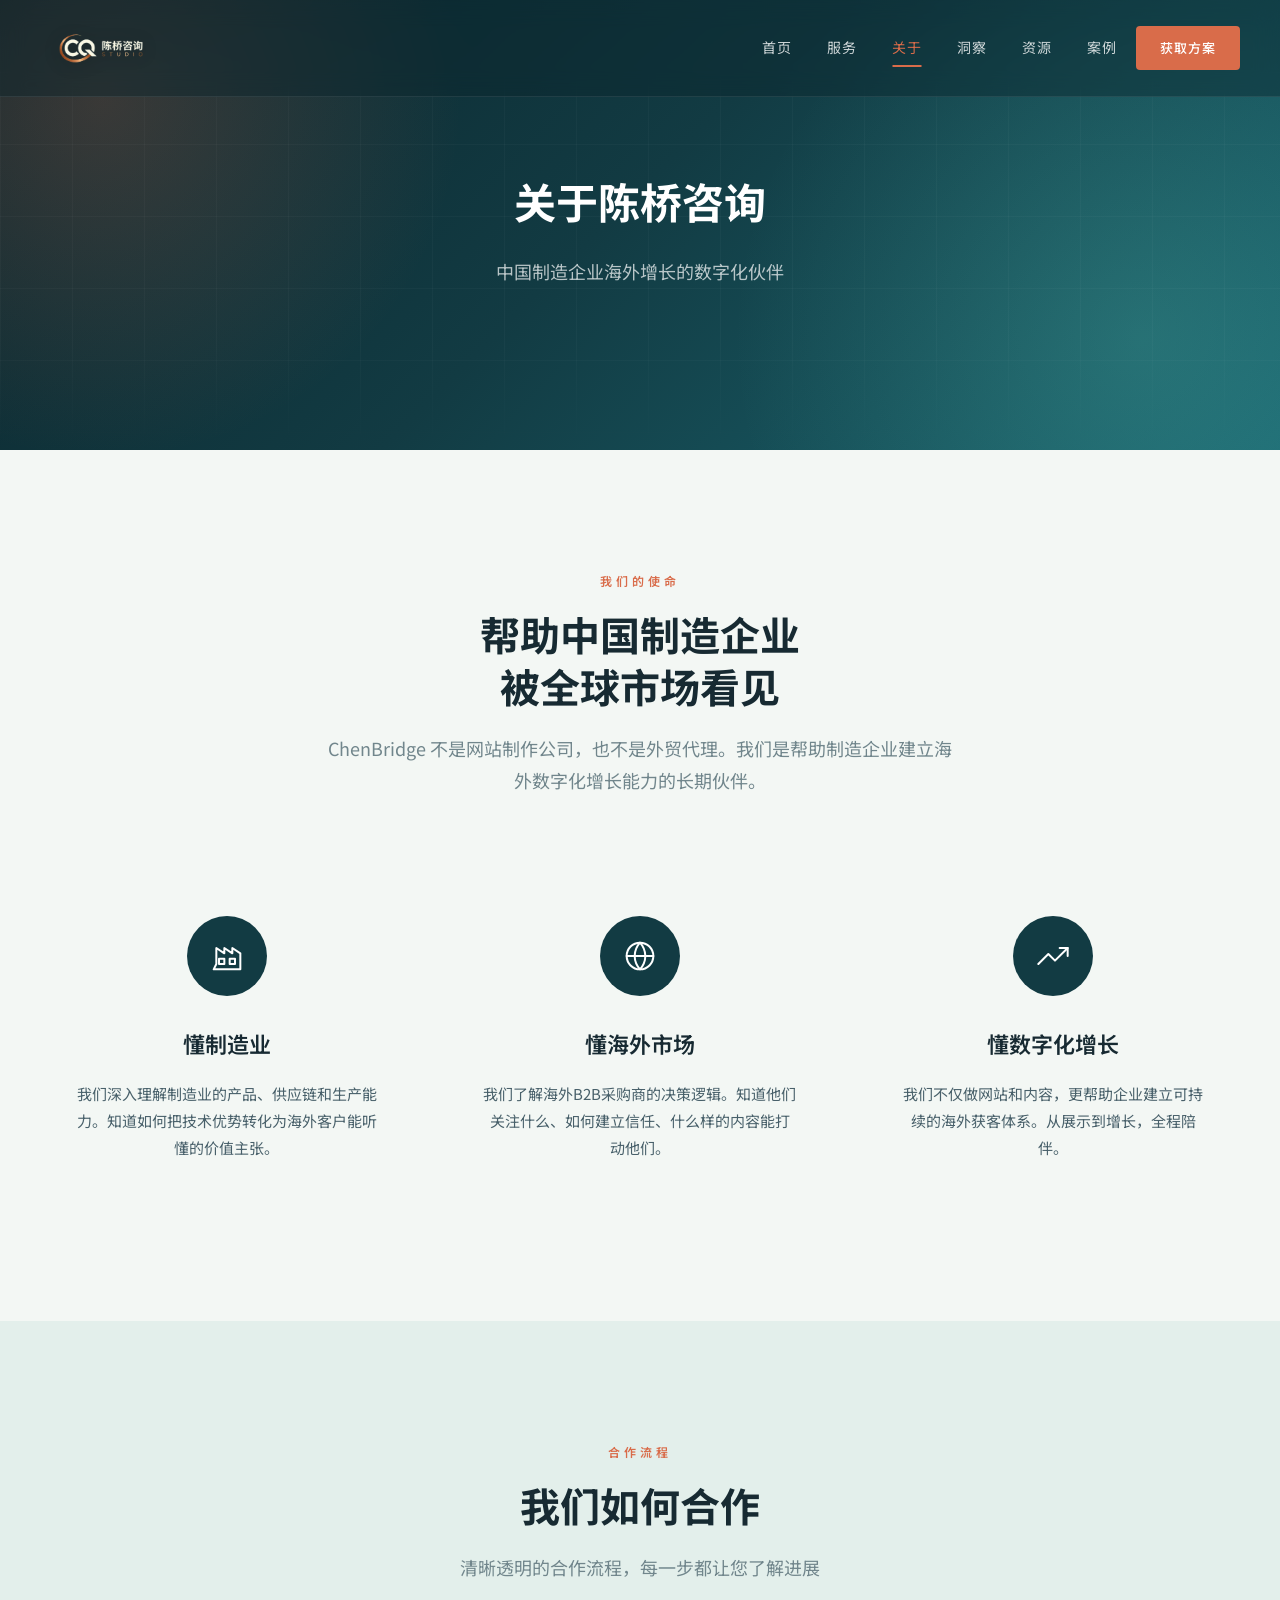
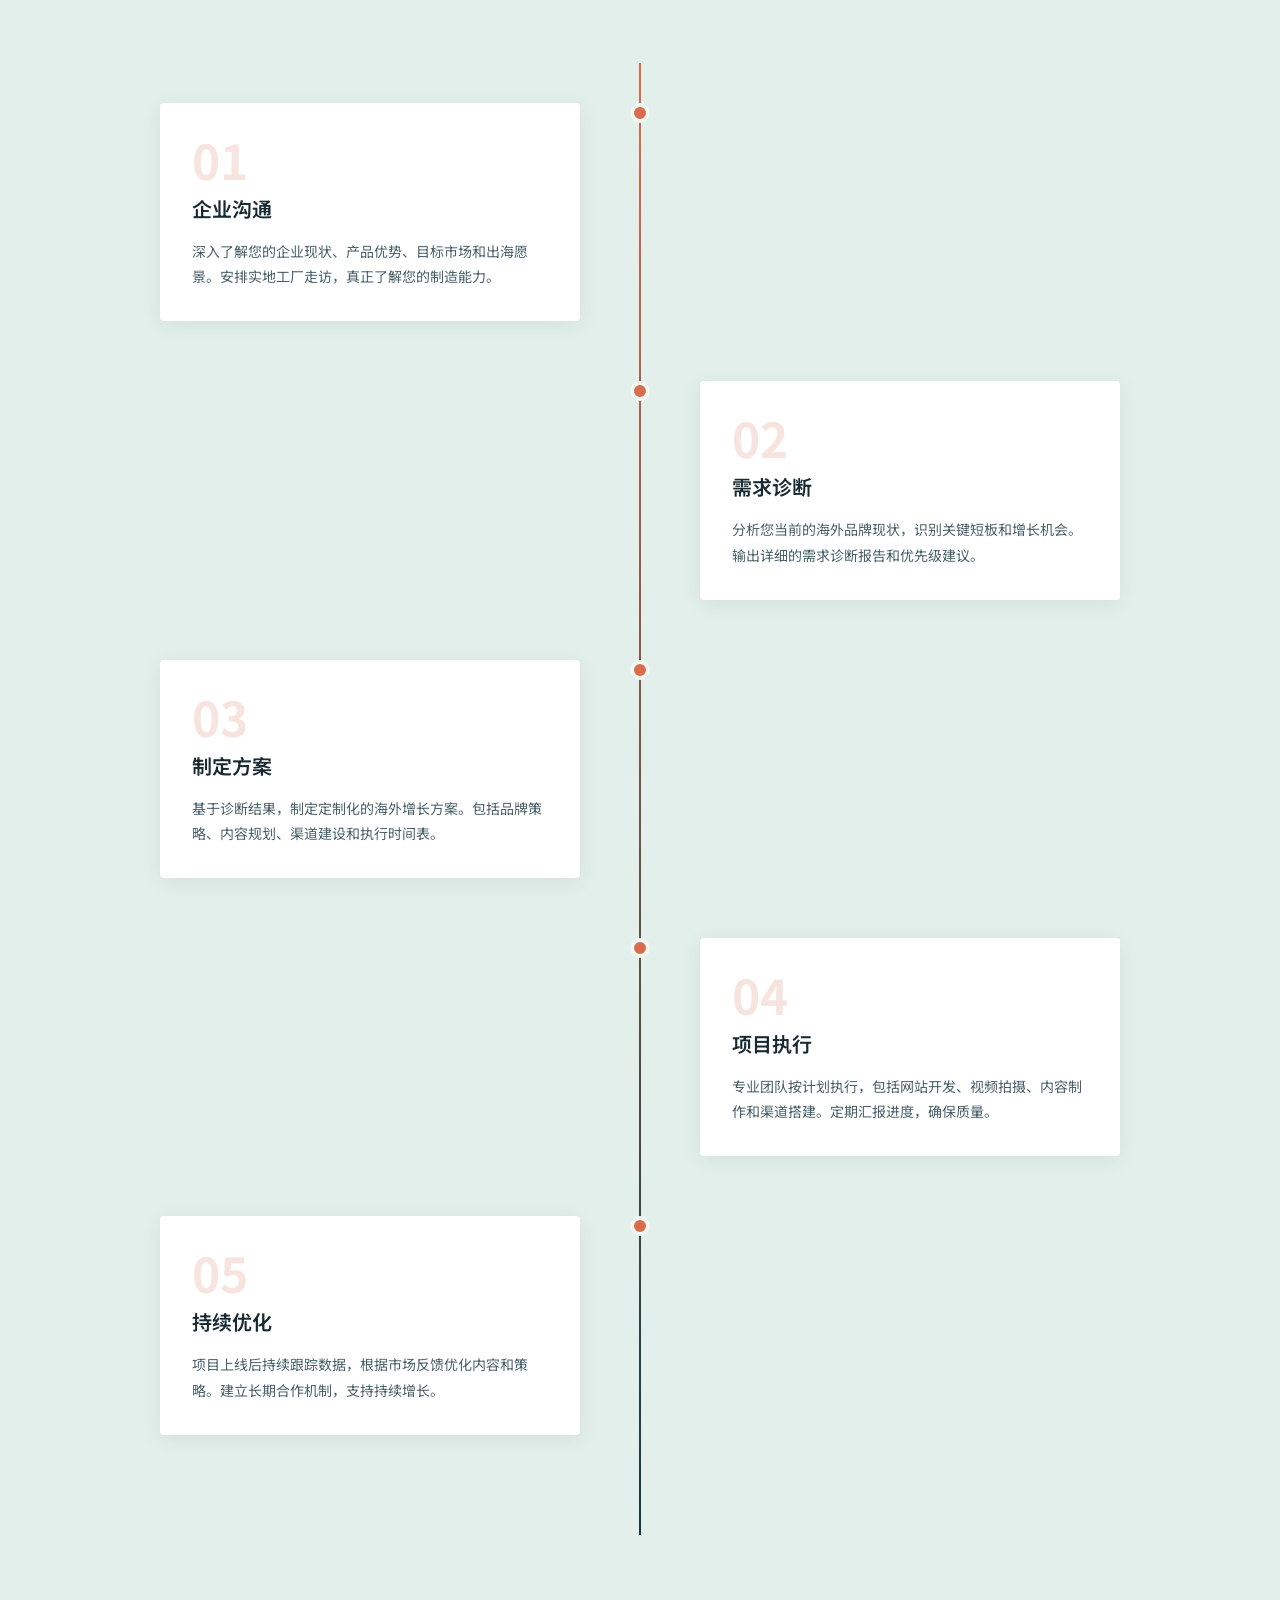
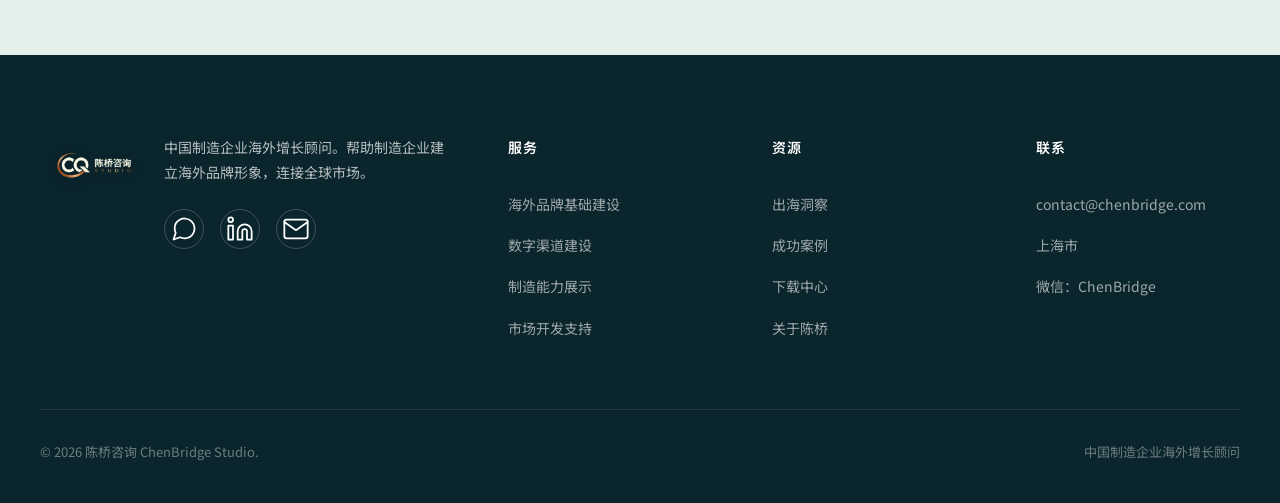
==== about.html @ d0eea497 "优化站点视觉与首页全球连接动效" ====
<!DOCTYPE html>
<html lang="zh-CN">
<head>
<meta charset="UTF-8">
<meta name="viewport" content="width=device-width, initial-scale=1.0">
<title>关于 — 陈桥咨询 ChenBridge Studio</title>
<meta name="description" content="了解陈桥咨询——专注于帮助中国制造企业建立海外品牌形象、拓展全球市场的数字化增长伙伴。">
<link rel="canonical" href="https://chenbridge.com/">
<link rel="icon" type="image/png" href="favicon.png">
<link rel="preconnect" href="https://fonts.googleapis.com">
<link rel="preconnect" href="https://fonts.gstatic.com" crossorigin>
<link href="https://fonts.googleapis.com/css2?family=Noto+Sans+SC:wght@300;400;500;600;700&display=swap" rel="stylesheet">
<link rel="stylesheet" href="css/style.css">
</head>
<body>
<header class="header" id="header">
  <div class="header-inner">
    <a href="index.html" class="logo">
      <img src="images/logo-chenbridge.webp" alt="陈桥咨询">
    </a>
    <nav class="nav" id="main-nav">
      <a href="index.html">首页</a>
      <a href="services.html">服务</a>
      <a href="about.html" class="active">关于</a>
      <a href="insights.html">洞察</a>
      <a href="resources.html">资源</a>
      <a href="cases.html">案例</a>
    </nav>
    <a href="contact.html" class="btn-primary btn-small" style="margin-left:20px;">获取方案</a>
    <button class="mobile-toggle" id="mobile-toggle" aria-label="菜单">
      <span></span><span></span><span></span>
    </button>
  </div>
</header>
<section class="page-hero">
  <div class="page-hero-content">
    <h1>关于陈桥咨询</h1>
    <p>中国制造企业海外增长的数字化伙伴</p>
  </div>
</section>

<section class="section">
  <div class="section-header reveal">
    <div class="section-label">我们的使命</div>
    <h2 class="section-title">帮助中国制造企业<br>被全球市场看见</h2>
    <p class="section-subtitle">ChenBridge 不是网站制作公司，也不是外贸代理。我们是帮助制造企业建立海外数字化增长能力的长期伙伴。</p>
  </div>
  <div class="why-grid">
    <div class="why-card reveal reveal-delay-1">
      <div class="why-icon"><svg viewBox="0 0 24 24" width="28" height="28" stroke="currentColor" stroke-width="1.5" fill="none" stroke-linecap="round" stroke-linejoin="round"><path d="M2 22h20V10l-6-4v4l-6-4v4l-6-4v12z"/><rect x="6" y="14" width="4" height="4"/><rect x="14" y="14" width="4" height="4"/></svg></div>
      <h3>懂制造业</h3>
      <p>我们深入理解制造业的产品、供应链和生产能力。知道如何把技术优势转化为海外客户能听懂的价值主张。</p>
    </div>
    <div class="why-card reveal reveal-delay-2">
      <div class="why-icon"><svg viewBox="0 0 24 24" width="28" height="28" stroke="currentColor" stroke-width="1.5" fill="none" stroke-linecap="round" stroke-linejoin="round"><circle cx="12" cy="12" r="10"/><path d="M2 12h20M12 2a15.3 15.3 0 0 1 4 10 15.3 15.3 0 0 1-4 10 15.3 15.3 0 0 1-4-10 15.3 15.3 0 0 1 4-10z"/></svg></div>
      <h3>懂海外市场</h3>
      <p>我们了解海外B2B采购商的决策逻辑。知道他们关注什么、如何建立信任、什么样的内容能打动他们。</p>
    </div>
    <div class="why-card reveal reveal-delay-3">
      <div class="why-icon"><svg viewBox="0 0 24 24" width="28" height="28" stroke="currentColor" stroke-width="1.5" fill="none" stroke-linecap="round" stroke-linejoin="round"><polyline points="23 6 13.5 15.5 8.5 10.5 1 18"/><polyline points="17 6 23 6 23 12"/></svg></div>
      <h3>懂数字化增长</h3>
      <p>我们不仅做网站和内容，更帮助企业建立可持续的海外获客体系。从展示到增长，全程陪伴。</p>
    </div>
  </div>
</section>

<section class="section process-section">
  <div class="section-header reveal">
    <div class="section-label">合作流程</div>
    <h2 class="section-title">我们如何合作</h2>
    <p class="section-subtitle">清晰透明的合作流程，每一步都让您了解进展</p>
  </div>
  <div class="timeline">
    <div class="timeline-item reveal">
      <div class="timeline-dot"></div>
      <div class="timeline-content">
        <div class="step-num">01</div>
        <h4>企业沟通</h4>
        <p>深入了解您的企业现状、产品优势、目标市场和出海愿景。安排实地工厂走访，真正了解您的制造能力。</p>
      </div>
    </div>
    <div class="timeline-item reveal">
      <div class="timeline-dot"></div>
      <div class="timeline-content">
        <div class="step-num">02</div>
        <h4>需求诊断</h4>
        <p>分析您当前的海外品牌现状，识别关键短板和增长机会。输出详细的需求诊断报告和优先级建议。</p>
      </div>
    </div>
    <div class="timeline-item reveal">
      <div class="timeline-dot"></div>
      <div class="timeline-content">
        <div class="step-num">03</div>
        <h4>制定方案</h4>
        <p>基于诊断结果，制定定制化的海外增长方案。包括品牌策略、内容规划、渠道建设和执行时间表。</p>
      </div>
    </div>
    <div class="timeline-item reveal">
      <div class="timeline-dot"></div>
      <div class="timeline-content">
        <div class="step-num">04</div>
        <h4>项目执行</h4>
        <p>专业团队按计划执行，包括网站开发、视频拍摄、内容制作和渠道搭建。定期汇报进度，确保质量。</p>
      </div>
    </div>
    <div class="timeline-item reveal">
      <div class="timeline-dot"></div>
      <div class="timeline-content">
        <div class="step-num">05</div>
        <h4>持续优化</h4>
        <p>项目上线后持续跟踪数据，根据市场反馈优化内容和策略。建立长期合作机制，支持持续增长。</p>
      </div>
    </div>
  </div>
</section>

<footer class="footer">
  <div class="footer-inner">
    <div class="footer-brand">
      <img src="images/logo-chenbridge.webp" alt="陈桥咨询">
      <div class="footer-brand-desc">
        <p>中国制造企业海外增长顾问。帮助制造企业建立海外品牌形象，连接全球市场。</p>
        <div class="footer-social">
          <a href="#" aria-label="微信"><svg viewBox="0 0 24 24" width="28" height="28" stroke="currentColor" stroke-width="1.5" fill="none" stroke-linecap="round" stroke-linejoin="round"><path d="M21 11.5a8.38 8.38 0 0 1-.9 3.8 8.5 8.5 0 0 1-7.6 4.7 8.38 8.38 0 0 1-3.8-.9L3 21l1.9-5.7a8.38 8.38 0 0 1-.9-3.8 8.5 8.5 0 0 1 4.7-7.6 8.38 8.38 0 0 1 3.8-.9h.5a8.48 8.48 0 0 1 8 8v.5z"/></svg></a>
          <a href="#" aria-label="LinkedIn"><svg viewBox="0 0 24 24" width="28" height="28" stroke="currentColor" stroke-width="1.5" fill="none" stroke-linecap="round" stroke-linejoin="round"><path d="M16 8a6 6 0 0 1 6 6v7h-4v-7a2 2 0 0 0-2-2 2 2 0 0 0-2 2v7h-4v-7a6 6 0 0 1 6-6z"/><rect x="2" y="9" width="4" height="12"/><circle cx="4" cy="4" r="2"/></svg></a>
          <a href="#" aria-label="邮箱"><svg viewBox="0 0 24 24" width="28" height="28" stroke="currentColor" stroke-width="1.5" fill="none" stroke-linecap="round" stroke-linejoin="round"><path d="M4 4h16c1.1 0 2 .9 2 2v12c0 1.1-.9 2-2 2H4c-1.1 0-2-.9-2-2V6c0-1.1.9-2 2-2z"/><polyline points="22,6 12,13 2,6"/></svg></a>
        </div>
      </div>
    </div>
    <div class="footer-col">
      <h4>服务</h4>
      <a href="services.html">海外品牌基础建设</a>
      <a href="services.html">数字渠道建设</a>
      <a href="services.html">制造能力展示</a>
      <a href="services.html">市场开发支持</a>
    </div>
    <div class="footer-col">
      <h4>资源</h4>
      <a href="insights.html">出海洞察</a>
      <a href="cases.html">成功案例</a>
      <a href="resources.html">下载中心</a>
      <a href="about.html">关于陈桥</a>
    </div>
    <div class="footer-col">
      <h4>联系</h4>
      <a href="mailto:contact@chenbridge.com">contact@chenbridge.com</a>
      <a href="contact.html">上海市</a>
      <a href="contact.html">微信：ChenBridge</a>
    </div>
  </div>
  <div class="footer-bottom">
    <span>&copy; 2026 陈桥咨询 ChenBridge Studio.</span>
    <span>中国制造企业海外增长顾问</span>
  </div>
</footer>
<script src="js/main.js"></script>
</body>
</html>
---- css/style.css ----
/* ===== ChenBridge Studio ===== */
:root{
  --primary:#123B43;
  --primary-light:#1A6670;
  --primary-dark:#0B252C;
  --accent:#D96C4A;
  --accent-light:#E58A68;
  --teal:#1B8A83;
  --bg:#F3F7F4;
  --bg-dark:#E3EFEB;
  --text:#172A32;
  --text-light:#48606A;
  --text-muted:#71868C;
  --white:#FFFFFF;
  --shadow:0 4px 20px rgba(18,59,67,0.08);
  --shadow-lg:0 8px 40px rgba(18,59,67,0.15);
  --radius:4px;
}
*{margin:0;padding:0;box-sizing:border-box;}
html{scroll-behavior:smooth;font-size:16px;}
body{font-family:'Noto Sans SC','PingFang SC','Microsoft YaHei',sans-serif;color:var(--text);background:var(--bg);line-height:1.8;overflow-x:hidden;}

/* ===== SPLASH SCREEN - 高级灰白色 ===== */
.splash-screen{position:fixed;inset:0;z-index:99999;background:linear-gradient(160deg,#F3F7F4 0%,#E3EFEB 55%,#CFE3DE 100%);display:flex;flex-direction:column;align-items:center;justify-content:center;}
.splash-screen.hide{opacity:0;visibility:hidden;pointer-events:none;transition:opacity 0.8s ease,visibility 0.8s ease;}
.splash-logo{width:280px;max-width:65vw;margin-bottom:50px;opacity:0;animation:splashLogoIn 1.2s ease forwards;}
.splash-logo img{width:100%;height:auto;display:block;}
.splash-text{font-size:22px;color:var(--primary);letter-spacing:4px;font-weight:300;opacity:0;animation:splashTextIn 0.8s ease 1.5s forwards;text-align:center;padding:0 20px;}
.splash-line{width:0;height:2px;background:var(--accent);margin-top:24px;animation:splashLineGrow 0.8s ease 2s forwards;}
@keyframes splashLogoIn{0%{opacity:0;transform:scale(0.9);}100%{opacity:1;transform:scale(1);}}
@keyframes splashTextIn{to{opacity:1;}}
@keyframes splashLineGrow{to{width:80px;}}

/* ===== HEADER - 菜单右对齐 ===== */
.header{position:fixed;top:0;left:0;width:100%;z-index:1000;padding:14px 0;background:rgba(11,37,44,0.42);backdrop-filter:blur(12px);-webkit-backdrop-filter:blur(12px);border-bottom:1px solid rgba(255,255,255,0.08);transition:all 0.4s ease;}
.header.scrolled{background:rgba(11,37,44,0.94);padding:10px 0;box-shadow:0 4px 30px rgba(11,37,44,0.2);}
.header-inner{max-width:1280px;margin:0 auto;padding:0 40px;display:flex;justify-content:space-between;align-items:center;}
.logo{display:flex;align-items:center;text-decoration:none;flex-shrink:0;}
.logo img{height:68px;width:auto;display:block;transition:all 0.3s ease;filter:drop-shadow(0 2px 8px rgba(0,0,0,0.24));}
.header.scrolled .logo img{height:60px;}
.nav{display:flex;align-items:center;gap:36px;margin-left:auto;}
.nav a{color:rgba(255,255,255,0.8);text-decoration:none;font-size:14px;font-weight:400;transition:all 0.3s;position:relative;letter-spacing:0.5px;}
.nav a::after{content:'';position:absolute;bottom:-6px;left:50%;transform:translateX(-50%);width:0;height:2px;background:var(--accent);transition:width 0.3s;}
.nav a:hover{color:var(--white);}
.nav a:hover::after{width:100%;}
.nav a.active{color:var(--accent);}
.nav a.active::after{width:100%;}
.btn-primary{background:var(--accent);color:var(--white);padding:12px 28px;border-radius:var(--radius);text-decoration:none;font-size:14px;font-weight:500;letter-spacing:1px;transition:all 0.3s;border:none;cursor:pointer;display:inline-block;flex-shrink:0;}
.btn-primary:hover{background:var(--accent-light);transform:translateY(-2px);box-shadow:0 8px 25px rgba(217,108,74,0.3);}
.btn-outline{border:1px solid rgba(255,255,255,0.35);color:var(--white);padding:12px 28px;border-radius:var(--radius);text-decoration:none;font-size:14px;font-weight:500;transition:all 0.3s;display:inline-block;}
.btn-outline:hover{border-color:var(--accent);background:rgba(217,108,74,0.12);}
.btn-small{padding:10px 24px;font-size:13px;}
.mobile-toggle{display:none;flex-direction:column;gap:5px;background:none;border:none;cursor:pointer;}
.mobile-toggle span{width:24px;height:2px;background:var(--white);transition:all 0.3s;}

/* ===== HERO ===== */
.hero{position:relative;height:100vh;min-height:700px;overflow:hidden;background:linear-gradient(135deg,#0B252C 0%,#123B43 48%,#1A6670 100%);}
#hero-canvas{position:absolute;inset:0;width:100%;height:100%;z-index:1;display:block;}
.hero-content{position:relative;z-index:3;height:100%;display:flex;align-items:center;max-width:1280px;margin:0 auto;padding:0 40px;}
.hero-inner{max-width:720px;}
.hero-label{font-size:12px;color:var(--accent);letter-spacing:4px;text-transform:uppercase;font-weight:600;margin-bottom:24px;display:block;}
.hero-inner h1{font-size:52px;font-weight:700;color:var(--white);line-height:1.2;margin-bottom:24px;letter-spacing:-0.5px;}
.hero-inner h1 .accent{color:var(--accent);}
.hero-inner p{font-size:18px;color:rgba(255,255,255,0.75);margin-bottom:40px;line-height:1.8;max-width:520px;}
.hero-buttons{display:flex;gap:20px;flex-wrap:wrap;}

/* Hero Carousel */
.hero-carousel{position:relative;min-height:220px;margin-bottom:40px;}
.carousel-slide{position:absolute;top:0;left:0;width:100%;opacity:0;transform:translateY(20px);transition:all 0.8s ease;pointer-events:none;}
.carousel-slide.active{opacity:1;transform:translateY(0);pointer-events:auto;position:relative;}
.carousel-slide h2{font-size:42px;font-weight:700;color:var(--white);line-height:1.2;margin-bottom:16px;}
.carousel-slide p{font-size:18px;color:rgba(255,255,255,0.75);line-height:1.8;max-width:560px;}
.carousel-dots{display:flex;gap:10px;margin-top:32px;}
.carousel-dot{width:8px;height:8px;border-radius:50%;background:rgba(255,255,255,0.25);cursor:pointer;transition:all 0.4s ease;}
.carousel-dot.active{width:32px;border-radius:4px;background:var(--accent);}

.hero-stats{position:absolute;bottom:40px;right:40px;display:flex;gap:50px;z-index:3;}
.stat-item h3{font-size:36px;color:var(--accent);font-weight:700;margin-bottom:4px;line-height:1;}
.stat-item p{color:rgba(255,255,255,0.6);font-size:14px;}

/* ===== PAGE HERO ===== */
.page-hero{position:relative;height:50vh;min-height:400px;background:linear-gradient(135deg,#0B252C 0%,#123B43 48%,#1A6670 100%);display:flex;align-items:center;justify-content:center;text-align:center;overflow:hidden;isolation:isolate;}
.page-hero::before{content:'';position:absolute;inset:-20%;z-index:-1;background:radial-gradient(circle at 20% 30%,rgba(217,108,74,0.22),transparent 24%),radial-gradient(circle at 78% 68%,rgba(108,218,195,0.18),transparent 28%);}
.page-hero::after{content:'';position:absolute;inset:0;z-index:-1;opacity:0.22;background-image:linear-gradient(rgba(255,255,255,0.13) 1px,transparent 1px),linear-gradient(90deg,rgba(255,255,255,0.13) 1px,transparent 1px);background-size:72px 72px;mask-image:linear-gradient(to bottom,transparent,black 25%,black 75%,transparent);}
.page-hero-content{position:relative;z-index:3;max-width:800px;padding:0 40px;}
.page-hero h1{color:var(--white);font-size:42px;margin-bottom:16px;font-weight:700;}
.page-hero p{color:rgba(255,255,255,0.7);font-size:18px;}

/* ===== SECTION COMMON ===== */
.section{padding:120px 40px;max-width:1280px;margin:0 auto;}
.section-header{text-align:center;margin-bottom:80px;}
.section-label{font-size:12px;color:var(--accent);letter-spacing:4px;text-transform:uppercase;font-weight:600;margin-bottom:16px;}
.section-title{font-size:40px;font-weight:700;color:var(--text);line-height:1.3;margin-bottom:20px;}
.section-subtitle{font-size:18px;color:var(--text-muted);max-width:640px;margin:0 auto;line-height:1.8;}

/* ===== CHALLENGES ===== */
.challenges-grid{display:grid;grid-template-columns:repeat(3,1fr);gap:30px;}
.challenge-card{background:var(--white);padding:48px 36px;border-radius:var(--radius);box-shadow:var(--shadow);transition:all 0.4s;border:1px solid transparent;position:relative;overflow:hidden;}
.challenge-card::before{content:'';position:absolute;top:0;left:0;width:100%;height:3px;background:linear-gradient(90deg,var(--accent),transparent);opacity:0;transition:opacity 0.4s;}
.challenge-card:hover{transform:translateY(-8px);box-shadow:var(--shadow-lg);border-color:rgba(217,108,74,0.22);}
.challenge-card:hover::before{opacity:1;}
.challenge-icon{width:64px;height:64px;background:linear-gradient(135deg,var(--primary),var(--primary-light));border-radius:var(--radius);display:flex;align-items:center;justify-content:center;color:var(--white);margin-bottom:28px;transition:all 0.4s;}
.challenge-card:hover .challenge-icon{transform:scale(1.1) rotate(5deg);box-shadow:0 8px 25px rgba(18,59,67,0.3);}
.challenge-icon svg{width:28px;height:28px;stroke:var(--white);fill:none;stroke-width:1.5;stroke-linecap:round;stroke-linejoin:round;}
.challenge-card h3{font-size:22px;font-weight:600;color:var(--text);margin-bottom:16px;}
.challenge-card p{color:var(--text-light);font-size:15px;line-height:1.8;}

/* ===== PROCESS FLOW ===== */
.process-section{background:var(--bg-dark);}
.process-flow{display:flex;justify-content:space-between;align-items:flex-start;position:relative;padding:40px 0;}
.process-flow::before{content:'';position:absolute;top:50%;left:0;width:100%;height:2px;background:linear-gradient(90deg,var(--primary),var(--accent));opacity:0.2;}
.process-step{position:relative;z-index:2;text-align:center;flex:1;}
.process-step .step-circle{width:80px;height:80px;background:var(--white);border:2px solid var(--accent);border-radius:50%;display:flex;align-items:center;justify-content:center;margin:0 auto 20px;transition:all 0.4s;box-shadow:var(--shadow);color:var(--primary);}
.process-step:hover .step-circle{background:var(--primary);color:var(--white);border-color:var(--primary);transform:scale(1.1);}
.process-step .step-circle svg{width:30px;height:30px;stroke:currentColor;fill:none;stroke-width:1.5;stroke-linecap:round;stroke-linejoin:round;transition:all 0.4s;}
.process-step:hover .step-circle svg{transform:rotate(360deg);}
.process-step h4{font-size:16px;font-weight:600;color:var(--text);margin-bottom:8px;}
.process-step p{font-size:13px;color:var(--text-muted);max-width:140px;margin:0 auto;}

/* ===== SERVICES ===== */
.services-grid{display:grid;grid-template-columns:repeat(2,1fr);gap:30px;}
.service-card{background:var(--white);border-radius:var(--radius);overflow:hidden;box-shadow:var(--shadow);transition:all 0.4s;display:flex;flex-direction:column;}
.service-card:hover{transform:translateY(-4px);box-shadow:var(--shadow-lg);}
.service-num{font-size:13px;color:var(--accent);font-weight:700;letter-spacing:2px;padding:24px 36px 0;}
.service-content{padding:16px 36px 36px;}
.service-content h3{font-size:24px;font-weight:600;color:var(--text);margin-bottom:12px;}
.service-content .service-sub{color:var(--accent);font-size:14px;font-weight:500;margin-bottom:16px;}
.service-content p{color:var(--text-light);font-size:15px;line-height:1.8;margin-bottom:20px;}
.service-list{list-style:none;}
.service-list li{padding:8px 0;padding-left:24px;position:relative;color:var(--text-light);font-size:14px;}
.service-list li::before{content:'';position:absolute;left:0;top:14px;width:6px;height:6px;background:var(--accent);border-radius:50%;}

/* ===== WHY US ===== */
.why-grid{display:grid;grid-template-columns:repeat(3,1fr);gap:40px;}
.why-card{text-align:center;padding:40px 30px;}
.why-icon{width:80px;height:80px;background:var(--primary);border-radius:50%;display:flex;align-items:center;justify-content:center;color:var(--white);margin:0 auto 28px;transition:all 0.5s cubic-bezier(0.34,1.56,0.64,1);}
.why-card:hover .why-icon{background:var(--accent);transform:rotateY(180deg) scale(1.1);}
.why-icon svg{width:32px;height:32px;stroke:var(--white);fill:none;stroke-width:1.5;stroke-linecap:round;stroke-linejoin:round;}
.why-card h3{font-size:22px;font-weight:600;margin-bottom:16px;color:var(--text);}
.why-card p{color:var(--text-light);font-size:15px;line-height:1.8;}

/* ===== TIMELINE ===== */
.timeline{position:relative;padding:40px 0;}
.timeline::before{content:'';position:absolute;left:50%;top:0;bottom:0;width:2px;background:linear-gradient(to bottom,var(--accent),var(--primary));transform:translateX(-50%);}
.timeline-item{display:flex;justify-content:flex-end;padding-right:60px;position:relative;margin-bottom:60px;width:50%;}
.timeline-item:nth-child(even){justify-content:flex-start;padding-left:60px;padding-right:0;margin-left:50%;}
.timeline-dot{position:absolute;width:20px;height:20px;background:var(--accent);border:4px solid var(--bg);border-radius:50%;top:0;transition:all 0.4s;}
.timeline-item:nth-child(odd) .timeline-dot{right:-10px;}
.timeline-item:nth-child(even) .timeline-dot{left:-10px;}
.timeline-item:hover .timeline-dot{transform:scale(1.3);box-shadow:0 0 15px rgba(217,108,74,0.4);}
.timeline-content{background:var(--white);padding:32px;border-radius:var(--radius);box-shadow:var(--shadow);max-width:420px;transition:all 0.4s;}
.timeline-content:hover{transform:scale(1.02);box-shadow:var(--shadow-lg);}
.timeline-content .step-num{font-size:48px;font-weight:700;color:rgba(217,108,74,0.18);line-height:1;margin-bottom:8px;}
.timeline-content h4{font-size:20px;font-weight:600;margin-bottom:12px;color:var(--text);}
.timeline-content p{color:var(--text-light);font-size:14px;line-height:1.8;}

/* ===== CASES ===== */
.cases-grid{display:grid;grid-template-columns:repeat(2,1fr);gap:40px;}
.case-card{background:var(--white);border-radius:var(--radius);overflow:hidden;box-shadow:var(--shadow);transition:all 0.4s;}
.case-card:hover{transform:translateY(-4px);box-shadow:var(--shadow-lg);}
.case-header{padding:32px 36px;background:var(--primary);color:var(--white);}
.case-header h3{font-size:20px;font-weight:600;}
.case-body{padding:36px;display:grid;grid-template-columns:1fr 1fr;gap:30px;}
.case-before h4,.case-after h4{font-size:13px;letter-spacing:2px;text-transform:uppercase;margin-bottom:16px;font-weight:600;}
.case-before h4{color:#C94F4F;}
.case-after h4{color:var(--teal);}
.case-before ul,.case-after ul{list-style:none;}
.case-before li,.case-after li{padding:8px 0;padding-left:24px;position:relative;font-size:14px;color:var(--text-light);line-height:1.6;}
.case-before li::before{content:'';position:absolute;left:0;top:13px;width:8px;height:2px;background:#C94F4F;border-radius:1px;}
.case-after li::before{content:'';position:absolute;left:0;top:10px;width:14px;height:14px;border:2px solid var(--teal);border-radius:50%;}
.case-after li::after{content:'';position:absolute;left:4px;top:14px;width:6px;height:3px;border-left:2px solid var(--teal);border-bottom:2px solid var(--teal);transform:rotate(-45deg);}
.case-result{padding:20px 36px;background:var(--bg-dark);border-top:1px solid rgba(0,0,0,0.05);}
.case-result p{font-size:14px;color:var(--text-muted);}
.case-result strong{color:var(--accent);}

/* ===== INDUSTRIES ===== */
.industries-grid{display:grid;grid-template-columns:repeat(3,1fr);gap:24px;}
.industry-card{position:relative;height:280px;border-radius:var(--radius);overflow:hidden;cursor:pointer;background:var(--primary);}
.industry-card img{width:100%;height:100%;object-fit:cover;display:block;transition:all 0.4s;filter:grayscale(30%);}
.industry-card:hover img{transform:scale(1.1);filter:grayscale(0%);}
.industry-overlay{position:absolute;inset:0;background:linear-gradient(to top,rgba(11,37,44,0.92) 0%,rgba(11,37,44,0.08) 65%);display:flex;align-items:flex-end;padding:30px;}
.industry-overlay h3{color:var(--white);font-size:20px;font-weight:600;}

/* ===== INSIGHTS ===== */
.insights-grid{display:grid;grid-template-columns:repeat(3,1fr);gap:24px;}
.insight-card{background:var(--white);padding:36px;border-radius:var(--radius);box-shadow:var(--shadow);transition:all 0.4s;border-left:3px solid transparent;}
.insight-card:hover{border-left-color:var(--accent);transform:translateX(4px);box-shadow:var(--shadow-lg);}
.insight-card .insight-tag{font-size:12px;color:var(--accent);font-weight:600;letter-spacing:1px;margin-bottom:12px;}
.insight-card h3{font-size:18px;font-weight:600;color:var(--text);margin-bottom:12px;line-height:1.5;}
.insight-card p{color:var(--text-light);font-size:14px;line-height:1.8;margin-bottom:20px;}
.insight-card .insight-date{font-size:12px;color:var(--text-muted);margin-bottom:20px;}
.insight-card .read-more{color:var(--accent);text-decoration:none;font-size:14px;font-weight:500;transition:color 0.3s;}
.insight-card .read-more:hover{color:var(--primary);}

/* ===== CTA ===== */
.cta-section{background:var(--primary);padding:120px 40px;text-align:center;position:relative;overflow:hidden;}
.cta-section::before{content:'';position:absolute;inset:0;background:url("data:image/svg+xml,%3Csvg width='60' height='60' viewBox='0 0 60 60' xmlns='http://www.w3.org/2000/svg'%3E%3Cg fill='none' fill-rule='evenodd'%3E%3Cg fill='%23ffffff' fill-opacity='0.03'%3E%3Cpath d='M36 34v-4h-2v4h-4v2h4v4h2v-4h4v-2h-4zm0-30V0h-2v4h-4v2h4v4h2V6h4V4h-4zM6 34v-4H4v4H0v2h4v4h2v-4h4v-2H6zM6 4V0H4v4H0v2h4v4h2V6h4V4H6z'/%3E%3C/g%3E%3C/g%3E%3C/svg%3E");}
.cta-section .section-title{color:var(--white);}
.cta-section .section-subtitle{color:rgba(255,255,255,0.6);}

/* ===== FOOTER ===== */
.footer{background:var(--primary-dark);color:rgba(255,255,255,0.7);padding:80px 40px 40px;}
.footer-inner{max-width:1280px;margin:0 auto;display:grid;grid-template-columns:2fr 1fr 1fr 1fr;gap:60px;}
.footer-brand{display:flex;align-items:flex-start;gap:16px;margin-bottom:20px;}
.footer-brand img{height:60px;width:auto;display:block;filter:drop-shadow(0 2px 8px rgba(0,0,0,0.3));opacity:1;}
.footer-brand-desc{flex:1;}
.footer-brand-desc p{font-size:14px;line-height:1.8;margin-bottom:24px;max-width:320px;}
.footer-social{display:flex;gap:16px;}
.footer-social a{width:40px;height:40px;border:1px solid rgba(255,255,255,0.2);border-radius:50%;display:flex;align-items:center;justify-content:center;color:var(--white);text-decoration:none;transition:all 0.3s;font-size:14px;}
.footer-social a:hover{background:var(--accent);border-color:var(--accent);transform:translateY(-3px);}
.footer-col h4{color:var(--white);font-size:14px;font-weight:600;margin-bottom:24px;letter-spacing:1px;}
.footer-col a{display:block;color:rgba(255,255,255,0.6);text-decoration:none;font-size:14px;padding:8px 0;transition:all 0.3s;}
.footer-col a:hover{color:var(--accent);padding-left:4px;}
.footer-bottom{max-width:1280px;margin:60px auto 0;padding-top:30px;border-top:1px solid rgba(255,255,255,0.1);display:flex;justify-content:space-between;font-size:13px;color:rgba(255,255,255,0.4);}

/* ===== RESOURCES ===== */
.resources-grid{display:grid;grid-template-columns:repeat(3,1fr);gap:30px;}
.resource-card{background:var(--white);padding:40px;border-radius:var(--radius);box-shadow:var(--shadow);transition:all 0.4s;text-align:center;border-top:3px solid transparent;}
.resource-card:hover{border-top-color:var(--accent);transform:translateY(-6px);box-shadow:var(--shadow-lg);}
.resource-icon{width:64px;height:64px;background:var(--bg-dark);border-radius:50%;display:flex;align-items:center;justify-content:center;margin:0 auto 24px;color:var(--primary);transition:all 0.4s;}
.resource-card:hover .resource-icon{background:var(--primary);color:var(--white);transform:scale(1.1) rotate(10deg);}
.resource-icon svg{width:28px;height:28px;stroke:currentColor;fill:none;stroke-width:1.5;stroke-linecap:round;stroke-linejoin:round;}
.resource-card h3{font-size:20px;font-weight:600;margin-bottom:12px;color:var(--text);}
.resource-card p{color:var(--text-light);font-size:14px;line-height:1.8;margin-bottom:24px;}

/* ===== ARTICLE ===== */
.article-content{max-width:800px;margin:0 auto;padding:80px 40px;}
.article-content h2{font-size:28px;color:var(--text);margin:48px 0 20px;}
.article-content h3{font-size:22px;color:var(--text);margin:36px 0 16px;}
.article-content p{color:var(--text-light);font-size:16px;line-height:1.9;margin-bottom:20px;}
.article-content ul{list-style:none;margin:20px 0;padding-left:0;}
.article-content li{padding:8px 0 8px 28px;position:relative;color:var(--text-light);font-size:16px;}
.article-content li::before{content:'→';position:absolute;left:0;color:var(--accent);font-weight:700;}
.article-meta{color:var(--text-muted);font-size:14px;margin-bottom:40px;padding-bottom:20px;border-bottom:1px solid var(--bg-dark);}
.article-tag{display:inline-block;background:var(--bg-dark);color:var(--accent);padding:4px 12px;border-radius:20px;font-size:12px;font-weight:600;margin-right:8px;}

/* ===== CONTACT FORM ===== */
.contact-form{background:var(--white);padding:48px;border-radius:var(--radius);box-shadow:var(--shadow);max-width:600px;margin:0 auto;}
.form-group{margin-bottom:24px;}
.form-group label{display:block;font-size:14px;font-weight:600;color:var(--text);margin-bottom:8px;}
.form-group input,.form-group textarea{width:100%;padding:14px 18px;border:1px solid var(--bg-dark);border-radius:var(--radius);font-family:inherit;font-size:15px;transition:all 0.3s;background:var(--bg);}
.form-group input:focus,.form-group textarea:focus{outline:none;border-color:var(--accent);background:var(--white);}
.form-group textarea{min-height:140px;resize:vertical;}

/* ===== ANIMATIONS ===== */
.reveal{opacity:0;transform:translateY(40px);transition:opacity 0.8s ease,transform 0.8s ease;}
.reveal.active{opacity:1;transform:translateY(0);}
.reveal-delay-1{transition-delay:0.1s;}
.reveal-delay-2{transition-delay:0.2s;}
.reveal-delay-3{transition-delay:0.3s;}
.reveal-delay-4{transition-delay:0.4s;}

/* ===== RESPONSIVE ===== */
@media(max-width:1024px){
  .hero-inner h1{font-size:40px;}
  .carousel-slide h2{font-size:32px;}
  .challenges-grid,.services-grid,.cases-grid,.insights-grid,.resources-grid{grid-template-columns:1fr;}
  .why-grid{grid-template-columns:1fr;}
  .industries-grid{grid-template-columns:repeat(2,1fr);}
  .footer-inner{grid-template-columns:1fr 1fr;gap:40px;}
  .timeline::before{left:20px;}
  .timeline-item{width:100%;padding-left:60px;padding-right:0;justify-content:flex-start;margin-left:0;}
  .timeline-item:nth-child(even){margin-left:0;padding-left:60px;}
  .timeline-dot{left:10px !important;right:auto !important;}
  .process-flow{flex-direction:column;gap:40px;}
  .process-flow::before{display:none;}
  .nav{display:none;position:absolute;top:100%;left:0;width:100%;background:rgba(11,37,44,0.98);backdrop-filter:blur(20px);flex-direction:column;padding:20px 40px;gap:20px;margin-left:0;}
  .nav.open{display:flex;}
  .mobile-toggle{display:flex;}
  .hero-stats{position:static;justify-content:center;padding:20px 40px;background:rgba(0,0,0,0.2);}
  .page-hero h1{font-size:32px;}
}
@media(max-width:640px){
  .section{padding:80px 24px;}
  .header-inner{padding:0 24px;}
  .hero-inner h1{font-size:32px;}
  .carousel-slide h2{font-size:26px;}
  .section-title{font-size:28px;}
  .industries-grid{grid-template-columns:1fr;}
  .footer-inner{grid-template-columns:1fr;}
  .footer-bottom{flex-direction:column;gap:10px;text-align:center;}
  .hero-stats{flex-direction:column;gap:20px;text-align:center;}
  .splash-logo{width:220px;}
  .splash-text{font-size:16px;}
  .logo img{height:58px;}
  .header.scrolled .logo img{height:54px;}
  .page-hero h1{font-size:26px;}
  .case-body{grid-template-columns:1fr;}
  .hero-buttons{flex-direction:column;}
  .btn-outline{width:100%;text-align:center;}
}
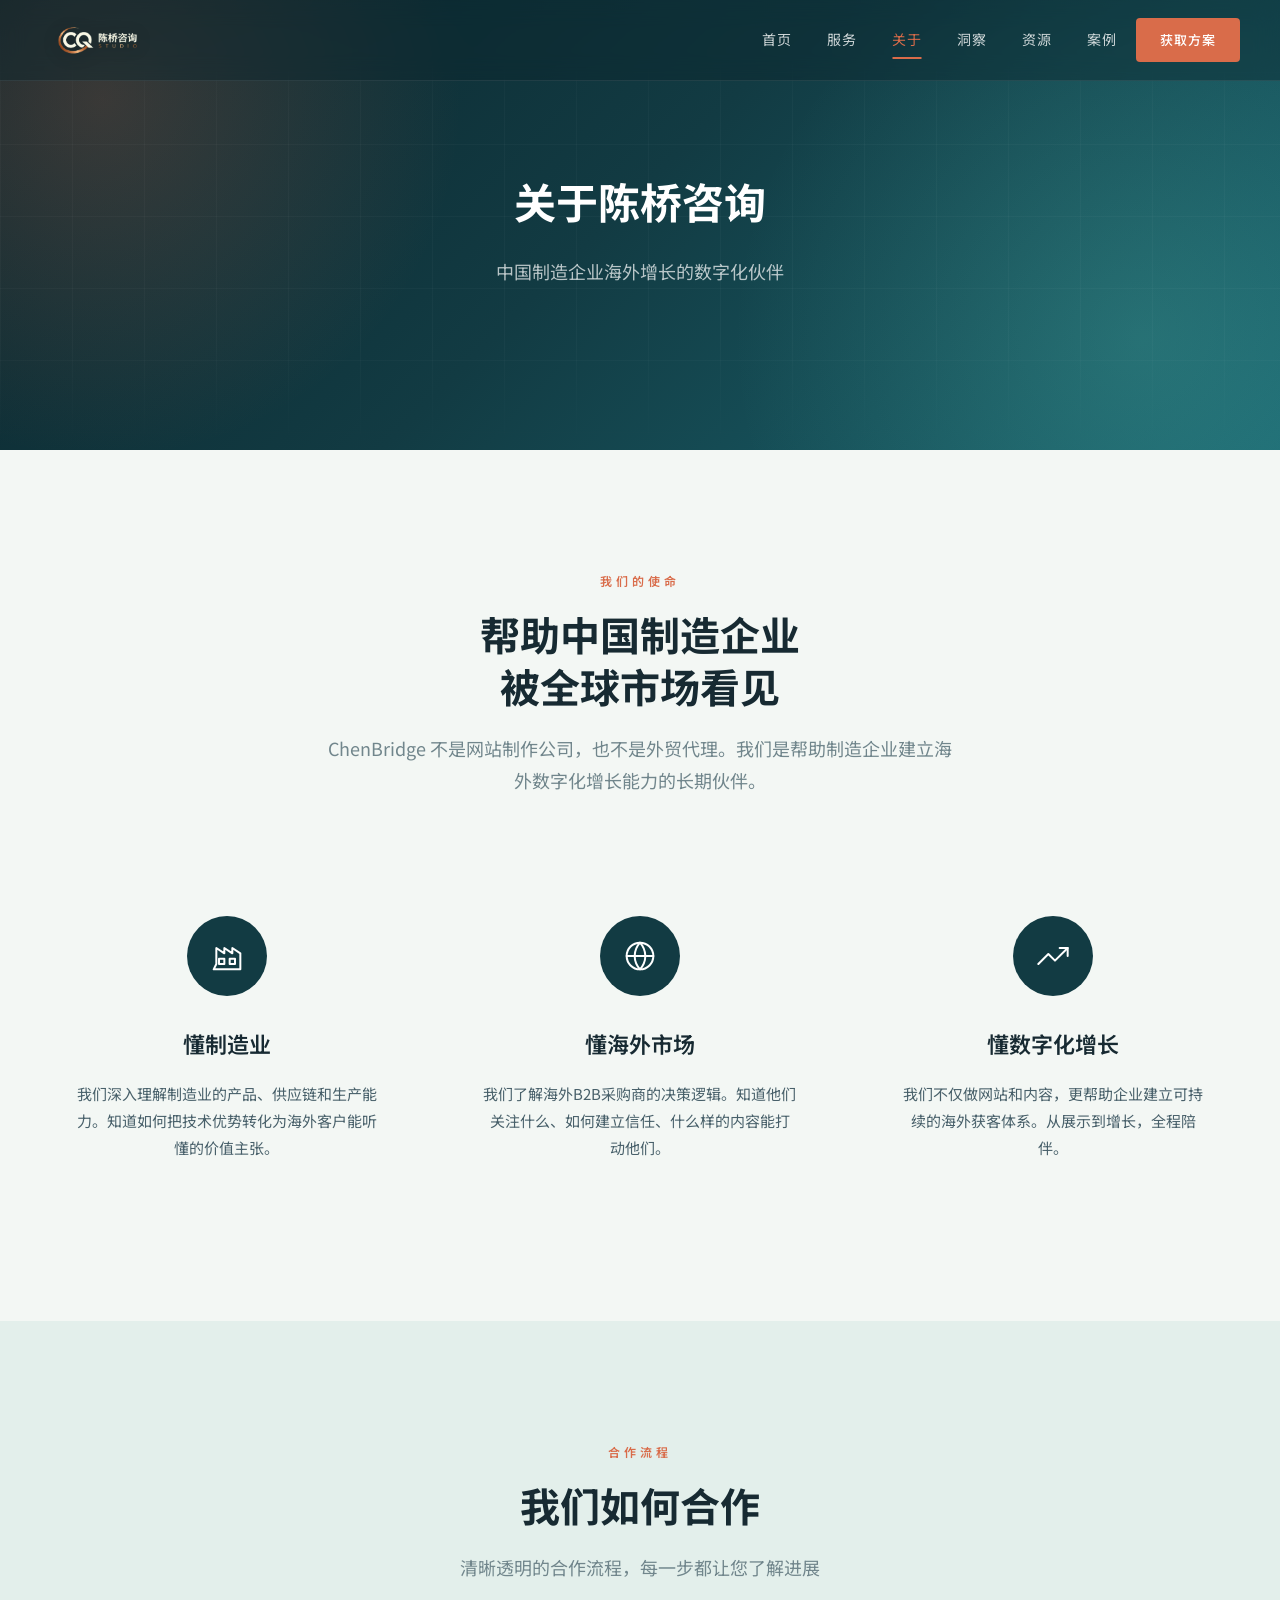
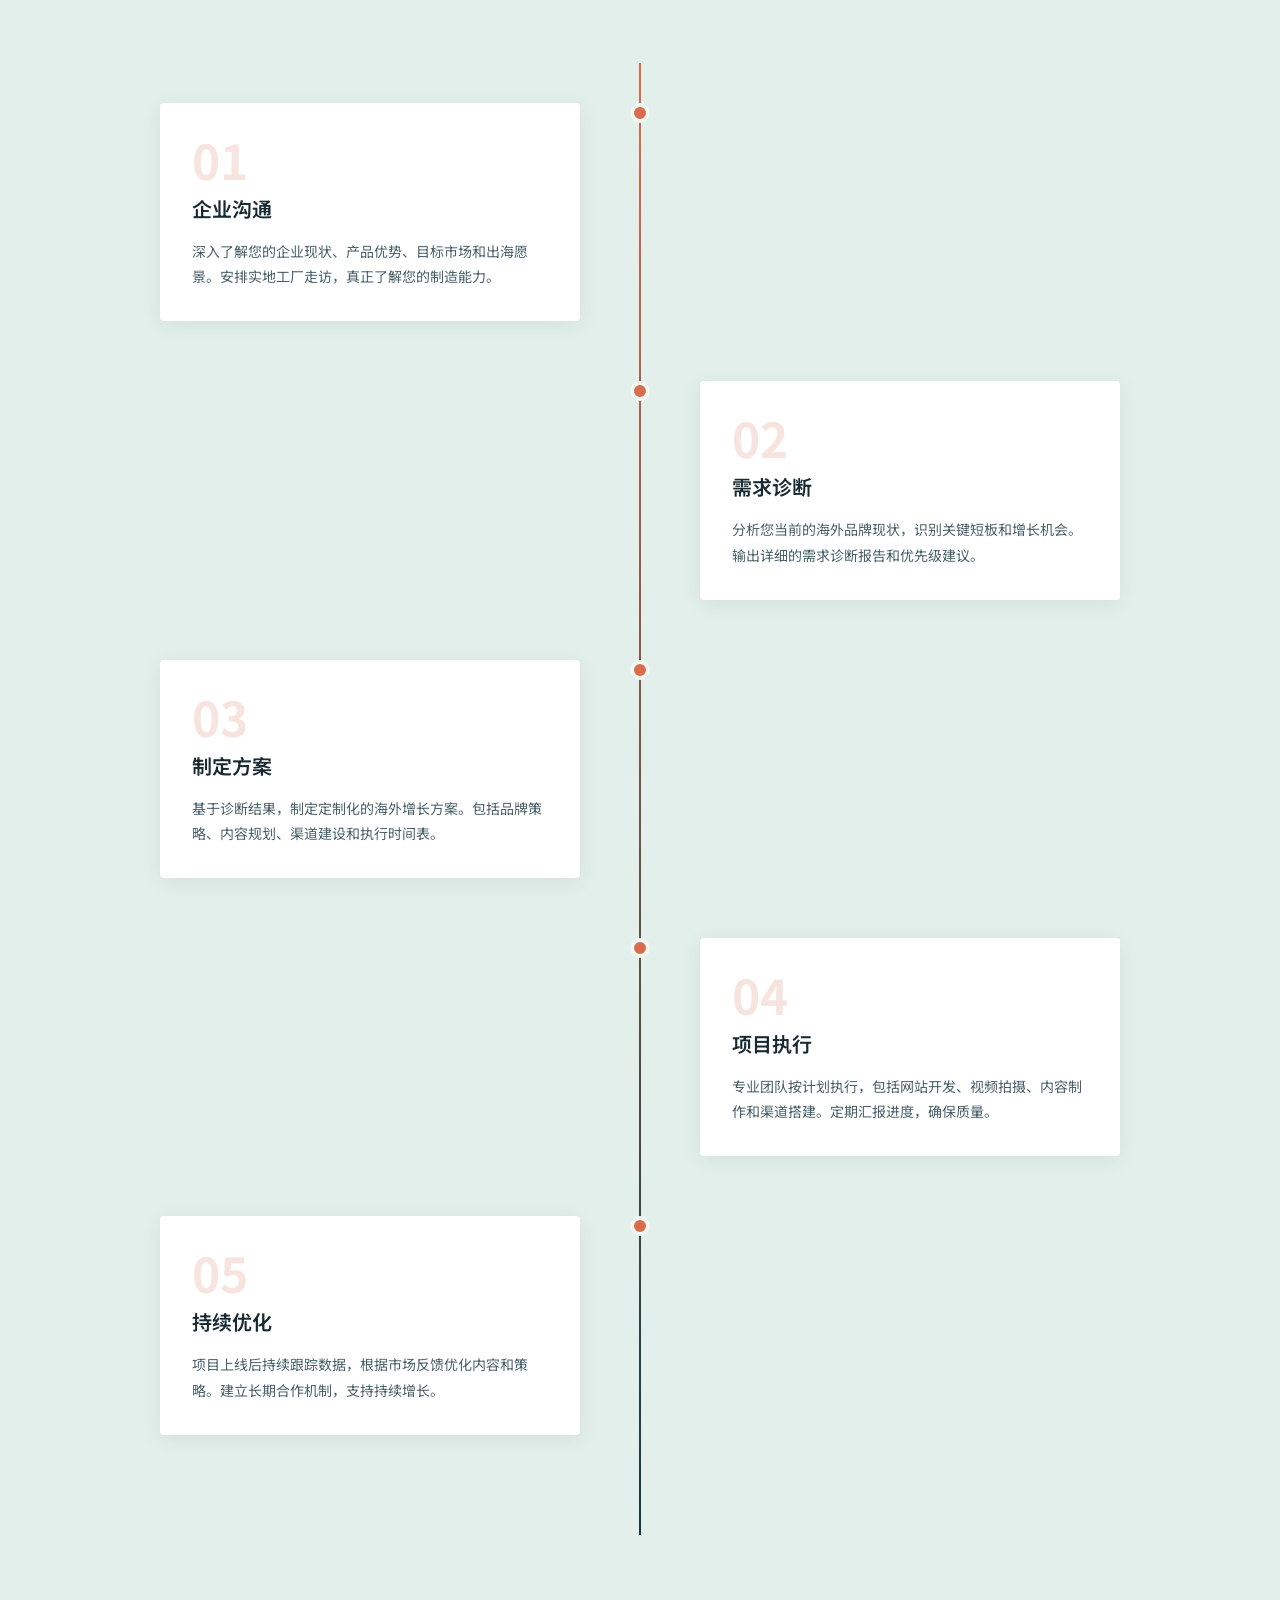
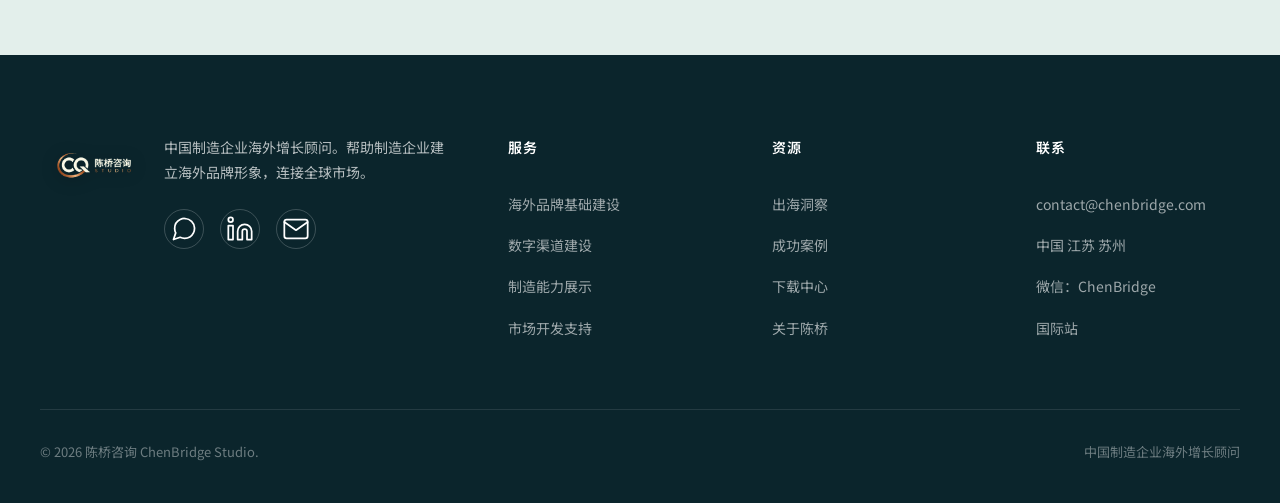
==== commit d48ed3e1: "升级首页全球网络动效与站点信息" ====
--- a/about.html
+++ b/about.html
@@ -144,8 +144,9 @@
     <div class="footer-col">
       <h4>联系</h4>
       <a href="mailto:contact@chenbridge.com">contact@chenbridge.com</a>
-      <a href="contact.html">上海市</a>
+      <a href="contact.html">中国 江苏 苏州</a>
       <a href="contact.html">微信：ChenBridge</a>
+      <a href="https://www.chenbridge.com" target="_blank" rel="noopener">国际站</a>
     </div>
   </div>
   <div class="footer-bottom">
--- a/css/style.css
+++ b/css/style.css
@@ -32,12 +32,12 @@
 @keyframes splashLineGrow{to{width:80px;}}
 
 /* ===== HEADER - 菜单右对齐 ===== */
-.header{position:fixed;top:0;left:0;width:100%;z-index:1000;padding:14px 0;background:rgba(11,37,44,0.42);backdrop-filter:blur(12px);-webkit-backdrop-filter:blur(12px);border-bottom:1px solid rgba(255,255,255,0.08);transition:all 0.4s ease;}
-.header.scrolled{background:rgba(11,37,44,0.94);padding:10px 0;box-shadow:0 4px 30px rgba(11,37,44,0.2);}
+.header{position:fixed;top:0;left:0;width:100%;z-index:1000;padding:8px 0;background:rgba(11,37,44,0.42);backdrop-filter:blur(12px);-webkit-backdrop-filter:blur(12px);border-bottom:1px solid rgba(255,255,255,0.08);transition:all 0.4s ease;}
+.header.scrolled{background:rgba(11,37,44,0.94);padding:6px 0;box-shadow:0 4px 30px rgba(11,37,44,0.2);}
 .header-inner{max-width:1280px;margin:0 auto;padding:0 40px;display:flex;justify-content:space-between;align-items:center;}
 .logo{display:flex;align-items:center;text-decoration:none;flex-shrink:0;}
-.logo img{height:68px;width:auto;display:block;transition:all 0.3s ease;filter:drop-shadow(0 2px 8px rgba(0,0,0,0.24));}
-.header.scrolled .logo img{height:60px;}
+.logo img{height:64px;width:auto;display:block;transition:all 0.3s ease;filter:drop-shadow(0 2px 8px rgba(0,0,0,0.24));}
+.header.scrolled .logo img{height:58px;}
 .nav{display:flex;align-items:center;gap:36px;margin-left:auto;}
 .nav a{color:rgba(255,255,255,0.8);text-decoration:none;font-size:14px;font-weight:400;transition:all 0.3s;position:relative;letter-spacing:0.5px;}
 .nav a::after{content:'';position:absolute;bottom:-6px;left:50%;transform:translateX(-50%);width:0;height:2px;background:var(--accent);transition:width 0.3s;}
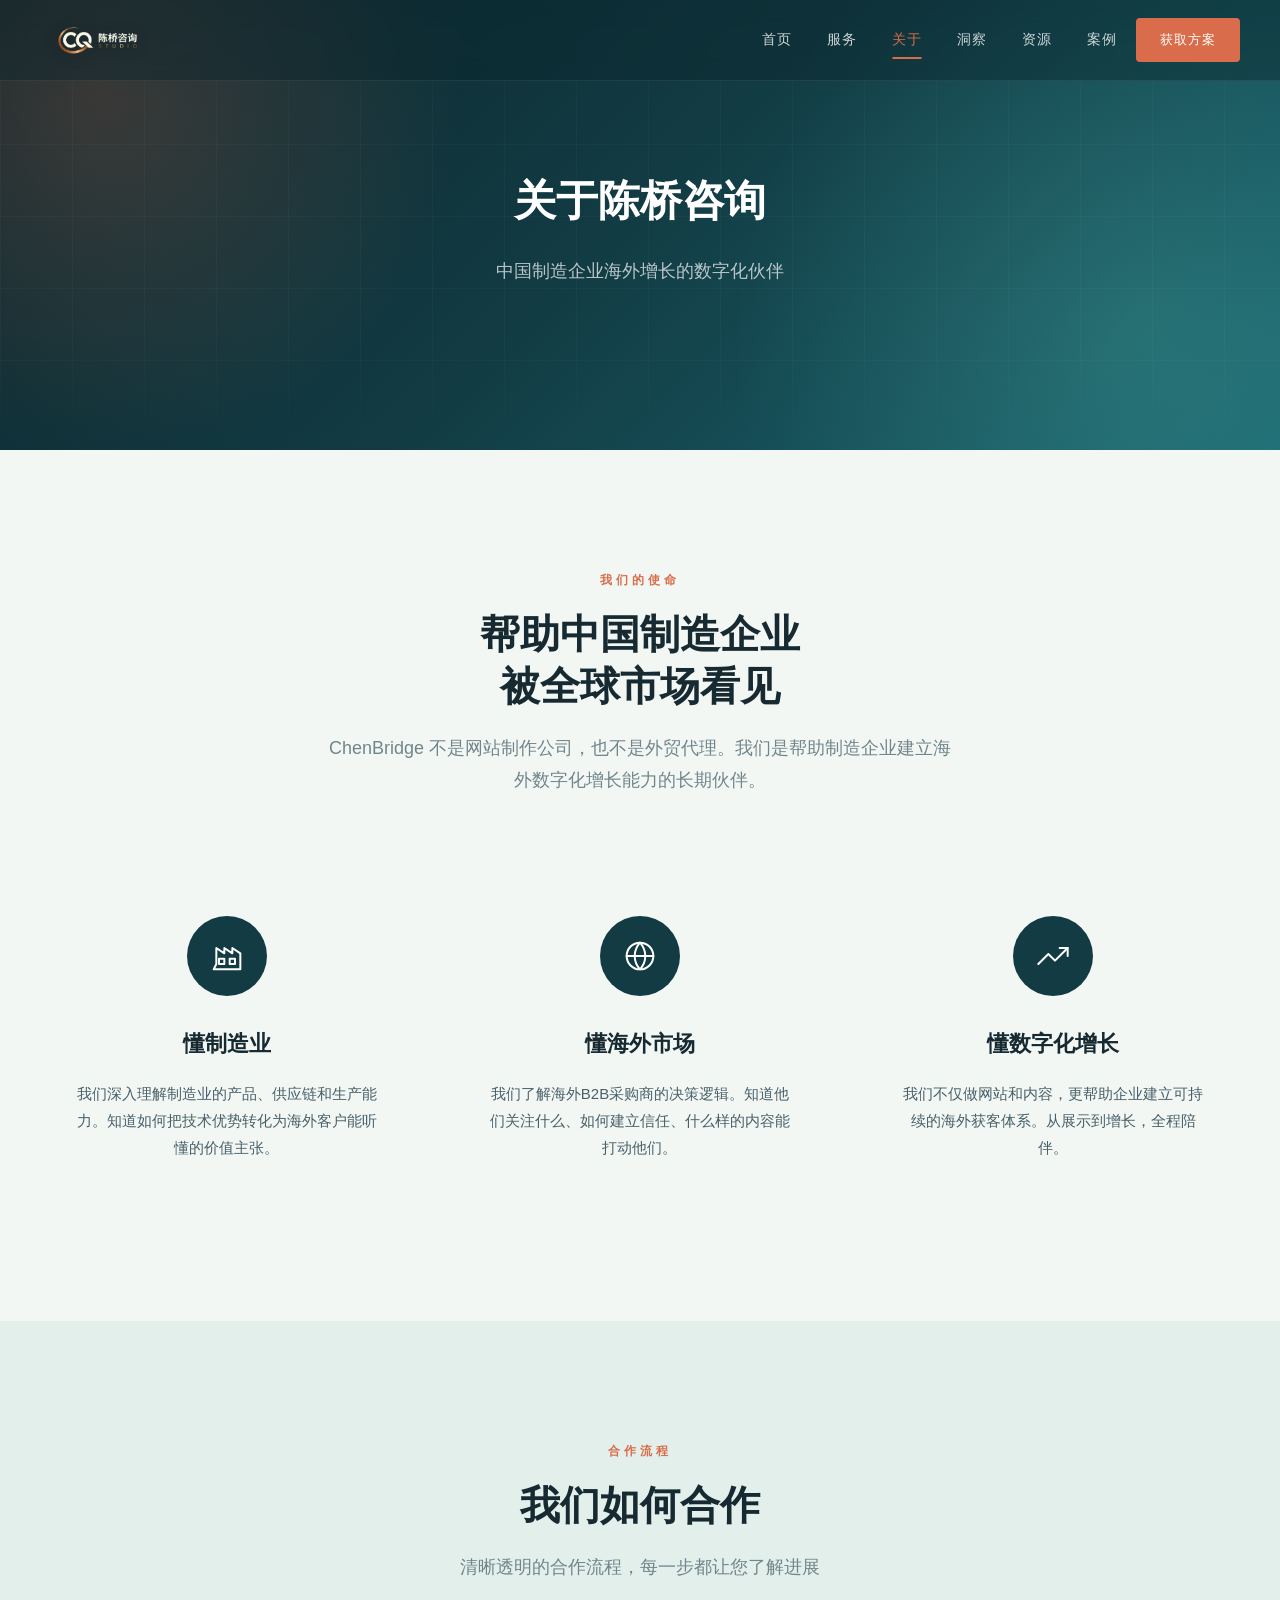
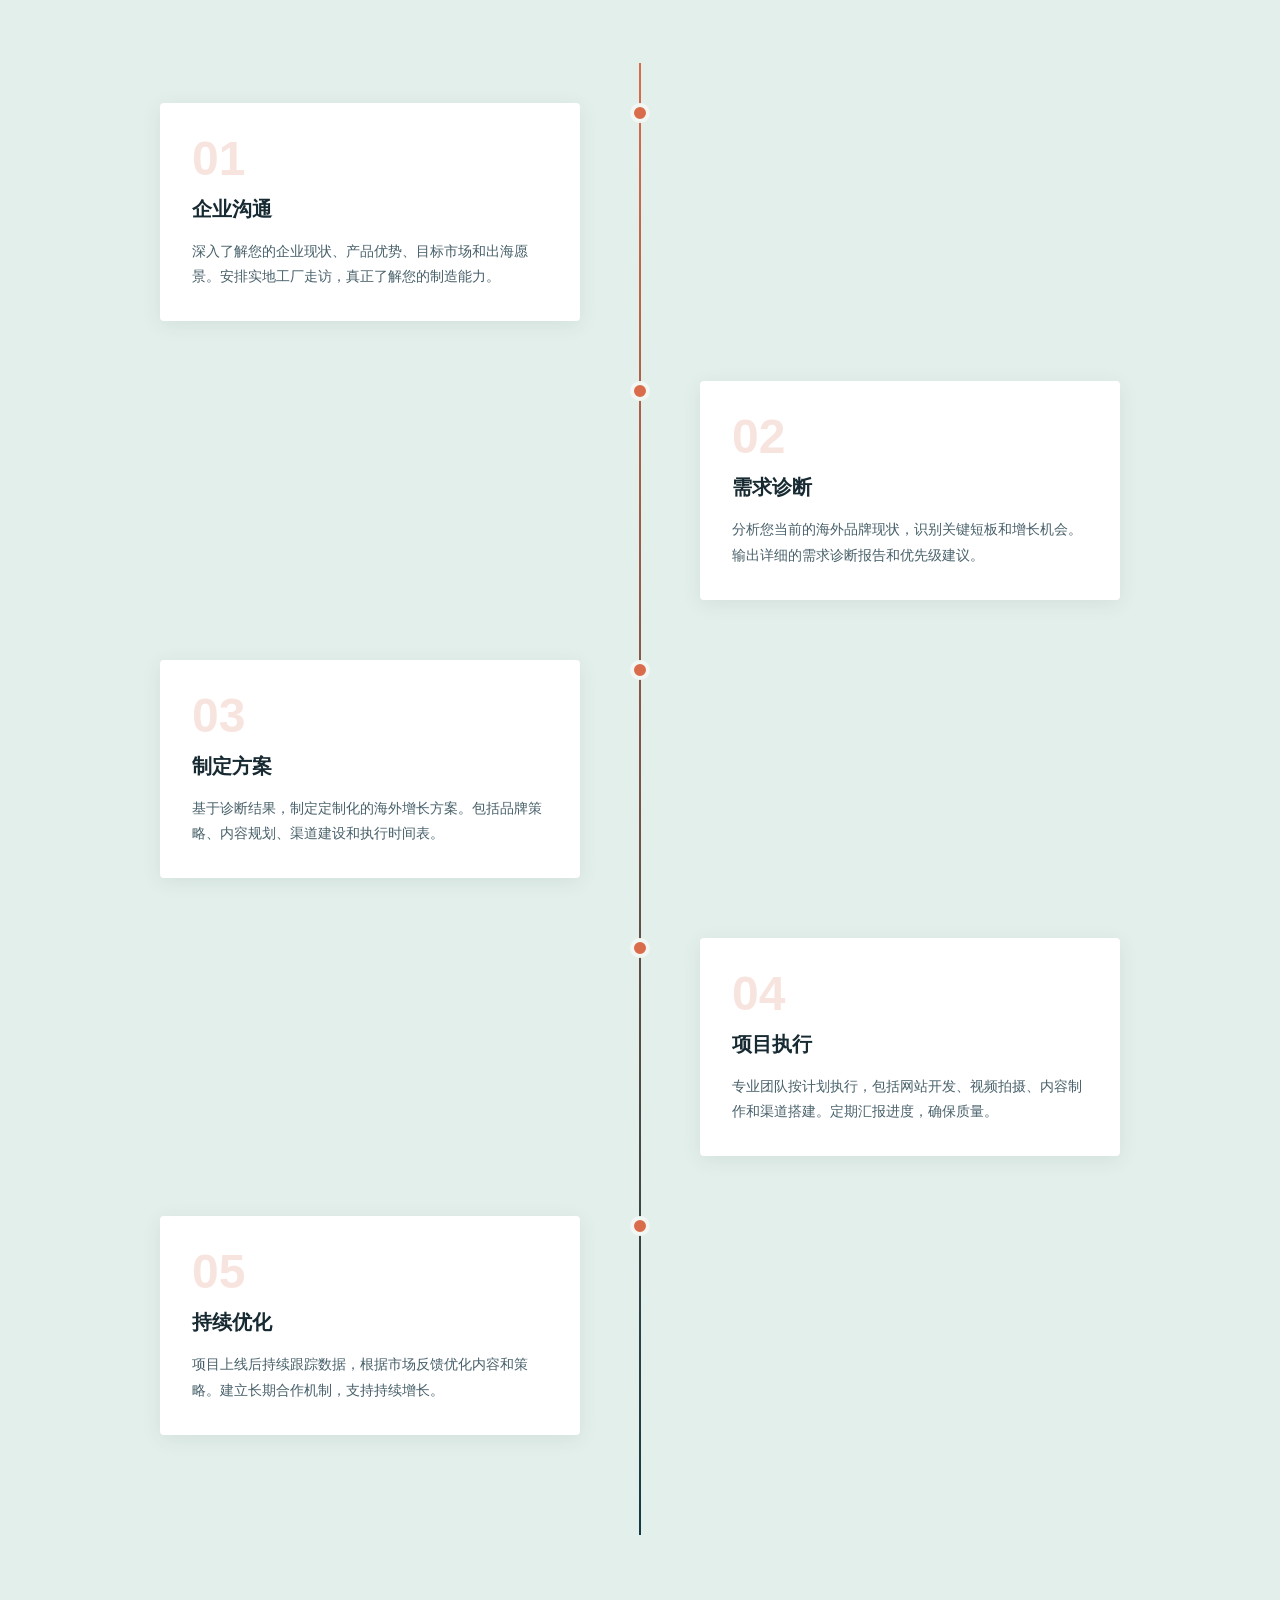
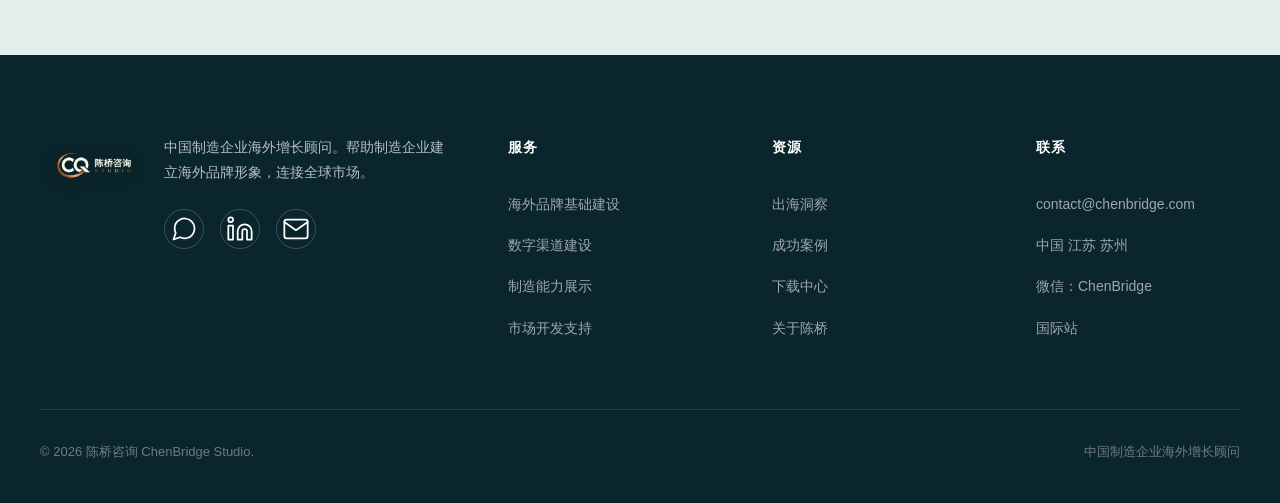
==== commit c98ee401: "优化大陆访问与全站搜索引擎配置" ====
--- a/about.html
+++ b/about.html
@@ -5,11 +5,11 @@
 <meta name="viewport" content="width=device-width, initial-scale=1.0">
 <title>关于 — 陈桥咨询 ChenBridge Studio</title>
 <meta name="description" content="了解陈桥咨询——专注于帮助中国制造企业建立海外品牌形象、拓展全球市场的数字化增长伙伴。">
-<link rel="canonical" href="https://chenbridge.com/">
-<link rel="icon" type="image/png" href="favicon.png">
-<link rel="preconnect" href="https://fonts.googleapis.com">
-<link rel="preconnect" href="https://fonts.gstatic.com" crossorigin>
-<link href="https://fonts.googleapis.com/css2?family=Noto+Sans+SC:wght@300;400;500;600;700&display=swap" rel="stylesheet">
+<meta name="keywords" content="陈桥咨询,制造业出海顾问,中国企业国际化,海外数字化增长,苏州出海服务">
+<meta name="robots" content="index,follow">
+<link rel="canonical" href="https://chenbridge.com/about.html">
+<link rel="icon" type="image/webp" href="images/logo-chenbridge.webp">
+<meta property="og:type" content="website"><meta property="og:title" content="关于陈桥咨询｜制造企业海外增长顾问"><meta property="og:description" content="陈桥咨询是帮助中国制造与小微企业建立海外数字化增长能力的长期伙伴。"><meta property="og:url" content="https://chenbridge.com/about.html"><meta property="og:locale" content="zh_CN">
 <link rel="stylesheet" href="css/style.css">
 </head>
 <body>
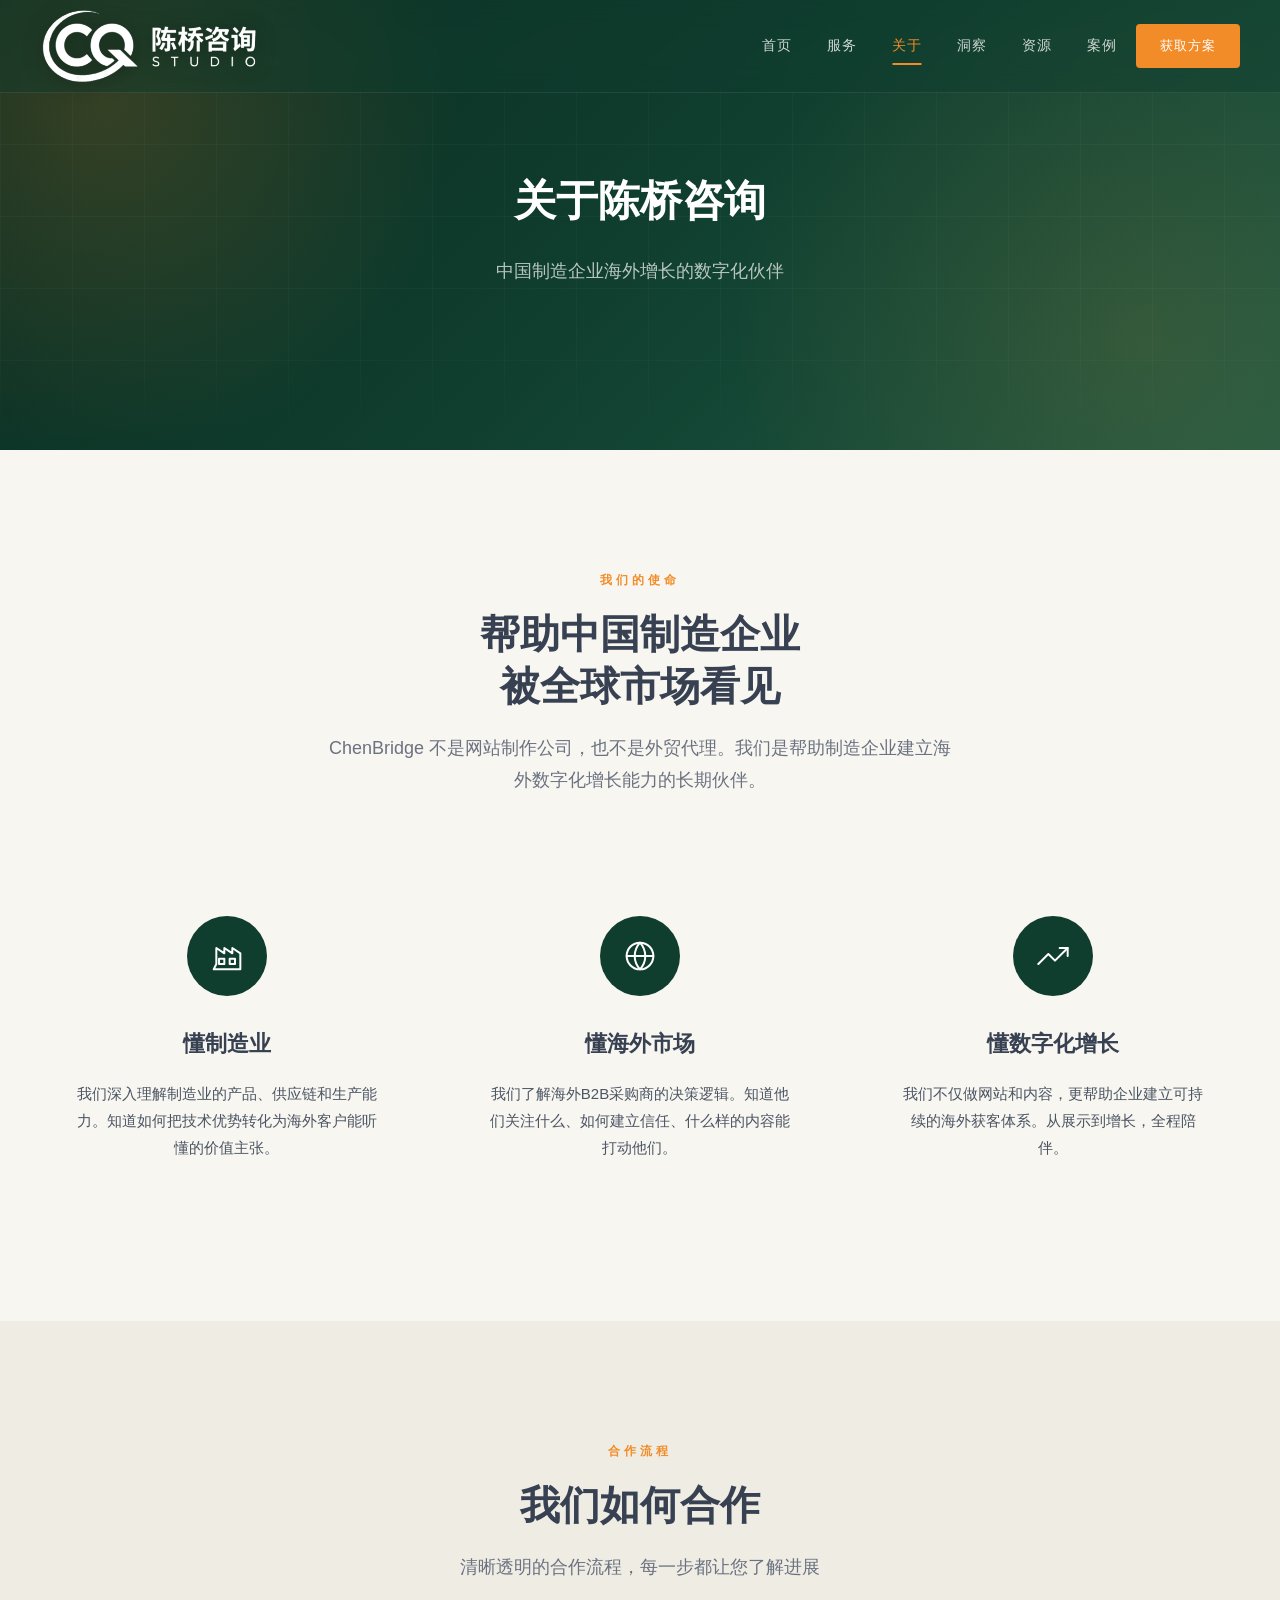
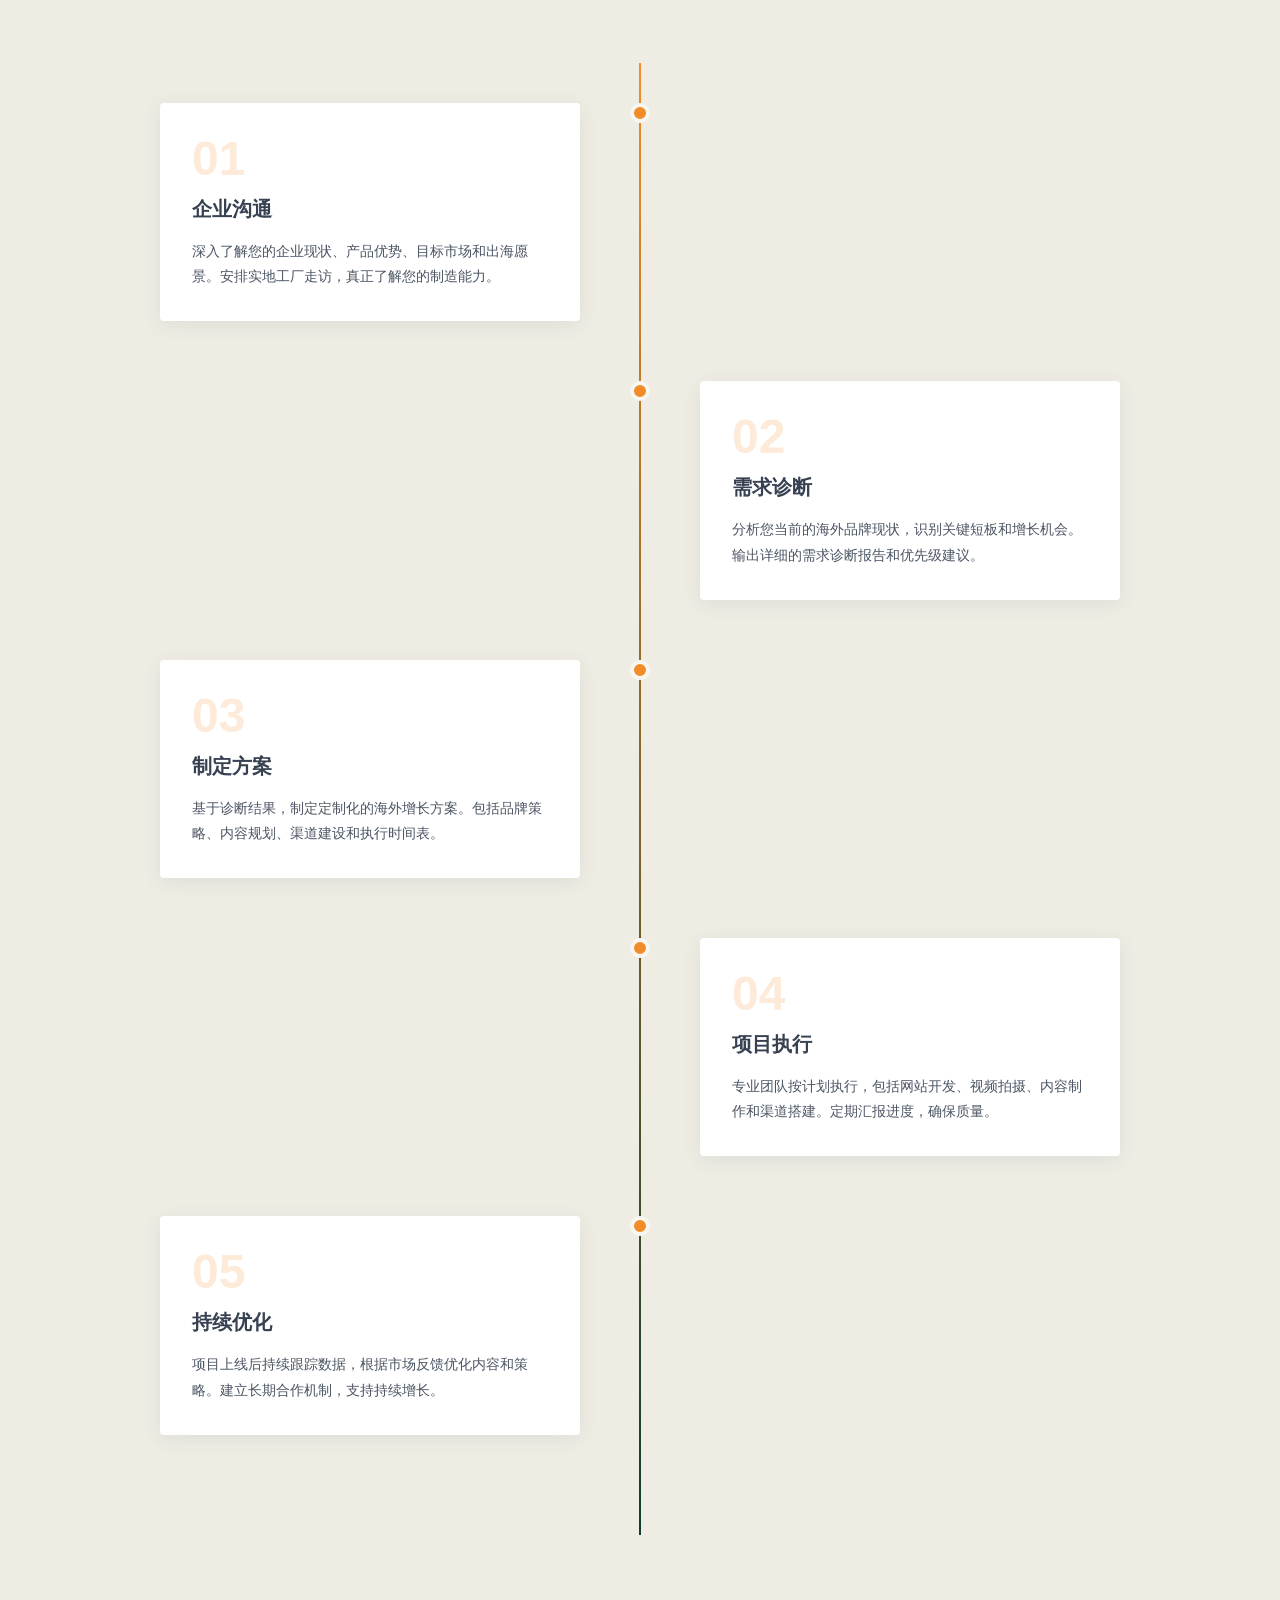
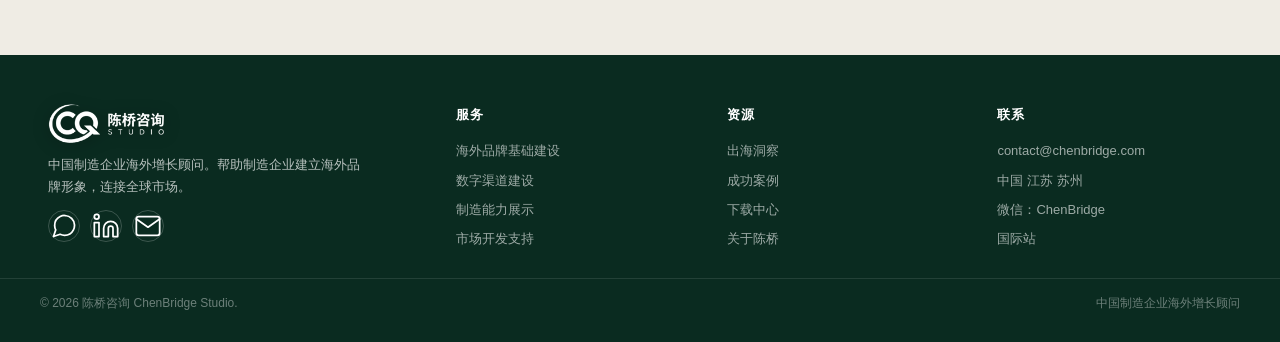
==== commit b1b6b7db: "version update" ====
--- a/about.html
+++ b/about.html
@@ -8,8 +8,11 @@
 <meta name="keywords" content="陈桥咨询,制造业出海顾问,中国企业国际化,海外数字化增长,苏州出海服务">
 <meta name="robots" content="index,follow">
 <link rel="canonical" href="https://chenbridge.com/about.html">
-<link rel="icon" type="image/webp" href="images/logo-chenbridge.webp">
 <meta property="og:type" content="website"><meta property="og:title" content="关于陈桥咨询｜制造企业海外增长顾问"><meta property="og:description" content="陈桥咨询是帮助中国制造与小微企业建立海外数字化增长能力的长期伙伴。"><meta property="og:url" content="https://chenbridge.com/about.html"><meta property="og:locale" content="zh_CN">
+<link rel="icon" href="favicon/favicon.ico" sizes="any">
+<link rel="icon" type="image/png" sizes="32x32" href="favicon/favicon-32.png">
+<link rel="icon" type="image/png" sizes="16x16" href="favicon/favicon-16.png">
+<link rel="apple-touch-icon" sizes="180x180" href="favicon/apple-touch-icon.png">
 <link rel="stylesheet" href="css/style.css">
 </head>
 <body>
--- a/css/style.css
+++ b/css/style.css
@@ -1,19 +1,19 @@
 /* ===== ChenBridge Studio ===== */
 :root{
-  --primary:#123B43;
-  --primary-light:#1A6670;
-  --primary-dark:#0B252C;
-  --accent:#D96C4A;
-  --accent-light:#E58A68;
-  --teal:#1B8A83;
-  --bg:#F3F7F4;
-  --bg-dark:#E3EFEB;
-  --text:#172A32;
-  --text-light:#48606A;
-  --text-muted:#71868C;
+  --primary:#0F3D2E;
+  --primary-light:#1F5A43;
+  --primary-dark:#0A2B20;
+  --accent:#F28C28;
+  --accent-light:#FFAA4D;
+  --teal:#2E8B67;
+  --bg:#F8F6F1;
+  --bg-dark:#EFECE4;
+  --text:#374151;
+  --text-light:#4B5563;
+  --text-muted:#6B7280;
   --white:#FFFFFF;
-  --shadow:0 4px 20px rgba(18,59,67,0.08);
-  --shadow-lg:0 8px 40px rgba(18,59,67,0.15);
+  --shadow:0 4px 20px rgba(15,61,46,0.08);
+  --shadow-lg:0 8px 40px rgba(15,61,46,0.15);
   --radius:4px;
 }
 *{margin:0;padding:0;box-sizing:border-box;}
@@ -21,23 +21,21 @@
 body{font-family:'Noto Sans SC','PingFang SC','Microsoft YaHei',sans-serif;color:var(--text);background:var(--bg);line-height:1.8;overflow-x:hidden;}
 
 /* ===== SPLASH SCREEN - 高级灰白色 ===== */
-.splash-screen{position:fixed;inset:0;z-index:99999;background:linear-gradient(160deg,#F3F7F4 0%,#E3EFEB 55%,#CFE3DE 100%);display:flex;flex-direction:column;align-items:center;justify-content:center;}
+.splash-screen{position:fixed;inset:0;z-index:99999;background:linear-gradient(160deg,#F8F6F1 0%,#F1EEE7 55%,#E7E2D8 100%);display:flex;flex-direction:column;align-items:center;justify-content:center;text-align:center;}
 .splash-screen.hide{opacity:0;visibility:hidden;pointer-events:none;transition:opacity 0.8s ease,visibility 0.8s ease;}
-.splash-logo{width:280px;max-width:65vw;margin-bottom:50px;opacity:0;animation:splashLogoIn 1.2s ease forwards;}
-.splash-logo img{width:100%;height:auto;display:block;}
-.splash-text{font-size:22px;color:var(--primary);letter-spacing:4px;font-weight:300;opacity:0;animation:splashTextIn 0.8s ease 1.5s forwards;text-align:center;padding:0 20px;}
-.splash-line{width:0;height:2px;background:var(--accent);margin-top:24px;animation:splashLineGrow 0.8s ease 2s forwards;}
+.splash-logo{width:min(72vw,420px);max-width:420px;margin:0 auto 28px;opacity:0;animation:splashLogoIn 1.2s ease forwards;display:flex;justify-content:center;align-items:center;}
+.splash-logo img{width:100%;height:auto;display:block;margin:0 auto;}
+.splash-text{font-size:22px;color:var(--primary);letter-spacing:4px;font-weight:300;opacity:0;animation:splashTextIn 0.8s ease 1.5s forwards;text-align:center;padding:0 24px;margin:0 auto;width:100%;max-width:560px;}
 @keyframes splashLogoIn{0%{opacity:0;transform:scale(0.9);}100%{opacity:1;transform:scale(1);}}
 @keyframes splashTextIn{to{opacity:1;}}
-@keyframes splashLineGrow{to{width:80px;}}
 
 /* ===== HEADER - 菜单右对齐 ===== */
-.header{position:fixed;top:0;left:0;width:100%;z-index:1000;padding:8px 0;background:rgba(11,37,44,0.42);backdrop-filter:blur(12px);-webkit-backdrop-filter:blur(12px);border-bottom:1px solid rgba(255,255,255,0.08);transition:all 0.4s ease;}
-.header.scrolled{background:rgba(11,37,44,0.94);padding:6px 0;box-shadow:0 4px 30px rgba(11,37,44,0.2);}
+.header{position:fixed;top:0;left:0;width:100%;z-index:1000;padding:8px 0;background:rgba(15,61,46,0.42);backdrop-filter:blur(12px);-webkit-backdrop-filter:blur(12px);border-bottom:1px solid rgba(255,255,255,0.08);transition:all 0.4s ease;}
+.header.scrolled{background:rgba(15,61,46,0.94);padding:6px 0;box-shadow:0 4px 30px rgba(15,61,46,0.2);}
 .header-inner{max-width:1280px;margin:0 auto;padding:0 40px;display:flex;justify-content:space-between;align-items:center;}
 .logo{display:flex;align-items:center;text-decoration:none;flex-shrink:0;}
-.logo img{height:64px;width:auto;display:block;transition:all 0.3s ease;filter:drop-shadow(0 2px 8px rgba(0,0,0,0.24));}
-.header.scrolled .logo img{height:58px;}
+.logo img{height:auto;width:clamp(160px,18vw,224px);max-height:76px;object-fit:contain;display:block;transition:all 0.3s ease;filter:brightness(0) invert(1) drop-shadow(0 2px 10px rgba(0,0,0,0.35));}
+.header.scrolled .logo img{width:clamp(144px,16vw,192px);max-height:68px;}
 .nav{display:flex;align-items:center;gap:36px;margin-left:auto;}
 .nav a{color:rgba(255,255,255,0.8);text-decoration:none;font-size:14px;font-weight:400;transition:all 0.3s;position:relative;letter-spacing:0.5px;}
 .nav a::after{content:'';position:absolute;bottom:-6px;left:50%;transform:translateX(-50%);width:0;height:2px;background:var(--accent);transition:width 0.3s;}
@@ -46,15 +44,15 @@
 .nav a.active{color:var(--accent);}
 .nav a.active::after{width:100%;}
 .btn-primary{background:var(--accent);color:var(--white);padding:12px 28px;border-radius:var(--radius);text-decoration:none;font-size:14px;font-weight:500;letter-spacing:1px;transition:all 0.3s;border:none;cursor:pointer;display:inline-block;flex-shrink:0;}
-.btn-primary:hover{background:var(--accent-light);transform:translateY(-2px);box-shadow:0 8px 25px rgba(217,108,74,0.3);}
+.btn-primary:hover{background:var(--accent-light);transform:translateY(-2px);box-shadow:0 8px 25px rgba(242,140,40,0.3);}
 .btn-outline{border:1px solid rgba(255,255,255,0.35);color:var(--white);padding:12px 28px;border-radius:var(--radius);text-decoration:none;font-size:14px;font-weight:500;transition:all 0.3s;display:inline-block;}
-.btn-outline:hover{border-color:var(--accent);background:rgba(217,108,74,0.12);}
+.btn-outline:hover{border-color:var(--accent);background:rgba(242,140,40,0.12);}
 .btn-small{padding:10px 24px;font-size:13px;}
 .mobile-toggle{display:none;flex-direction:column;gap:5px;background:none;border:none;cursor:pointer;}
 .mobile-toggle span{width:24px;height:2px;background:var(--white);transition:all 0.3s;}
 
 /* ===== HERO ===== */
-.hero{position:relative;height:100vh;min-height:700px;overflow:hidden;background:linear-gradient(135deg,#0B252C 0%,#123B43 48%,#1A6670 100%);}
+.hero{position:relative;height:100vh;min-height:700px;overflow:hidden;background:linear-gradient(135deg,#0A2B20 0%,#0F3D2E 48%,#1F5A43 100%);}
 #hero-canvas{position:absolute;inset:0;width:100%;height:100%;z-index:1;display:block;}
 .hero-content{position:relative;z-index:3;height:100%;display:flex;align-items:center;max-width:1280px;margin:0 auto;padding:0 40px;}
 .hero-inner{max-width:720px;}
@@ -79,8 +77,8 @@
 .stat-item p{color:rgba(255,255,255,0.6);font-size:14px;}
 
 /* ===== PAGE HERO ===== */
-.page-hero{position:relative;height:50vh;min-height:400px;background:linear-gradient(135deg,#0B252C 0%,#123B43 48%,#1A6670 100%);display:flex;align-items:center;justify-content:center;text-align:center;overflow:hidden;isolation:isolate;}
-.page-hero::before{content:'';position:absolute;inset:-20%;z-index:-1;background:radial-gradient(circle at 20% 30%,rgba(217,108,74,0.22),transparent 24%),radial-gradient(circle at 78% 68%,rgba(108,218,195,0.18),transparent 28%);}
+.page-hero{position:relative;height:50vh;min-height:400px;background:linear-gradient(135deg,#0A2B20 0%,#0F3D2E 48%,#1F5A43 100%);display:flex;align-items:center;justify-content:center;text-align:center;overflow:hidden;isolation:isolate;}
+.page-hero::before{content:'';position:absolute;inset:-20%;z-index:-1;background:radial-gradient(circle at 20% 30%,rgba(242,140,40,0.18),transparent 24%),radial-gradient(circle at 78% 68%,rgba(242,140,40,0.12),transparent 28%);}
 .page-hero::after{content:'';position:absolute;inset:0;z-index:-1;opacity:0.22;background-image:linear-gradient(rgba(255,255,255,0.13) 1px,transparent 1px),linear-gradient(90deg,rgba(255,255,255,0.13) 1px,transparent 1px);background-size:72px 72px;mask-image:linear-gradient(to bottom,transparent,black 25%,black 75%,transparent);}
 .page-hero-content{position:relative;z-index:3;max-width:800px;padding:0 40px;}
 .page-hero h1{color:var(--white);font-size:42px;margin-bottom:16px;font-weight:700;}
@@ -97,10 +95,10 @@
 .challenges-grid{display:grid;grid-template-columns:repeat(3,1fr);gap:30px;}
 .challenge-card{background:var(--white);padding:48px 36px;border-radius:var(--radius);box-shadow:var(--shadow);transition:all 0.4s;border:1px solid transparent;position:relative;overflow:hidden;}
 .challenge-card::before{content:'';position:absolute;top:0;left:0;width:100%;height:3px;background:linear-gradient(90deg,var(--accent),transparent);opacity:0;transition:opacity 0.4s;}
-.challenge-card:hover{transform:translateY(-8px);box-shadow:var(--shadow-lg);border-color:rgba(217,108,74,0.22);}
+.challenge-card:hover{transform:translateY(-8px);box-shadow:var(--shadow-lg);border-color:rgba(242,140,40,0.22);}
 .challenge-card:hover::before{opacity:1;}
 .challenge-icon{width:64px;height:64px;background:linear-gradient(135deg,var(--primary),var(--primary-light));border-radius:var(--radius);display:flex;align-items:center;justify-content:center;color:var(--white);margin-bottom:28px;transition:all 0.4s;}
-.challenge-card:hover .challenge-icon{transform:scale(1.1) rotate(5deg);box-shadow:0 8px 25px rgba(18,59,67,0.3);}
+.challenge-card:hover .challenge-icon{transform:scale(1.1) rotate(5deg);box-shadow:0 8px 25px rgba(15,61,46,0.3);}
 .challenge-icon svg{width:28px;height:28px;stroke:var(--white);fill:none;stroke-width:1.5;stroke-linecap:round;stroke-linejoin:round;}
 .challenge-card h3{font-size:22px;font-weight:600;color:var(--text);margin-bottom:16px;}
 .challenge-card p{color:var(--text-light);font-size:15px;line-height:1.8;}
@@ -147,10 +145,10 @@
 .timeline-dot{position:absolute;width:20px;height:20px;background:var(--accent);border:4px solid var(--bg);border-radius:50%;top:0;transition:all 0.4s;}
 .timeline-item:nth-child(odd) .timeline-dot{right:-10px;}
 .timeline-item:nth-child(even) .timeline-dot{left:-10px;}
-.timeline-item:hover .timeline-dot{transform:scale(1.3);box-shadow:0 0 15px rgba(217,108,74,0.4);}
+.timeline-item:hover .timeline-dot{transform:scale(1.3);box-shadow:0 0 15px rgba(242,140,40,0.4);}
 .timeline-content{background:var(--white);padding:32px;border-radius:var(--radius);box-shadow:var(--shadow);max-width:420px;transition:all 0.4s;}
 .timeline-content:hover{transform:scale(1.02);box-shadow:var(--shadow-lg);}
-.timeline-content .step-num{font-size:48px;font-weight:700;color:rgba(217,108,74,0.18);line-height:1;margin-bottom:8px;}
+.timeline-content .step-num{font-size:48px;font-weight:700;color:rgba(242,140,40,0.18);line-height:1;margin-bottom:8px;}
 .timeline-content h4{font-size:20px;font-weight:600;margin-bottom:12px;color:var(--text);}
 .timeline-content p{color:var(--text-light);font-size:14px;line-height:1.8;}
 
@@ -162,11 +160,11 @@
 .case-header h3{font-size:20px;font-weight:600;}
 .case-body{padding:36px;display:grid;grid-template-columns:1fr 1fr;gap:30px;}
 .case-before h4,.case-after h4{font-size:13px;letter-spacing:2px;text-transform:uppercase;margin-bottom:16px;font-weight:600;}
-.case-before h4{color:#C94F4F;}
+.case-before h4{color:#B85E0A;}
 .case-after h4{color:var(--teal);}
 .case-before ul,.case-after ul{list-style:none;}
 .case-before li,.case-after li{padding:8px 0;padding-left:24px;position:relative;font-size:14px;color:var(--text-light);line-height:1.6;}
-.case-before li::before{content:'';position:absolute;left:0;top:13px;width:8px;height:2px;background:#C94F4F;border-radius:1px;}
+.case-before li::before{content:'';position:absolute;left:0;top:13px;width:8px;height:2px;background:#B85E0A;border-radius:1px;}
 .case-after li::before{content:'';position:absolute;left:0;top:10px;width:14px;height:14px;border:2px solid var(--teal);border-radius:50%;}
 .case-after li::after{content:'';position:absolute;left:4px;top:14px;width:6px;height:3px;border-left:2px solid var(--teal);border-bottom:2px solid var(--teal);transform:rotate(-45deg);}
 .case-result{padding:20px 36px;background:var(--bg-dark);border-top:1px solid rgba(0,0,0,0.05);}
@@ -178,7 +176,7 @@
 .industry-card{position:relative;height:280px;border-radius:var(--radius);overflow:hidden;cursor:pointer;background:var(--primary);}
 .industry-card img{width:100%;height:100%;object-fit:cover;display:block;transition:all 0.4s;filter:grayscale(30%);}
 .industry-card:hover img{transform:scale(1.1);filter:grayscale(0%);}
-.industry-overlay{position:absolute;inset:0;background:linear-gradient(to top,rgba(11,37,44,0.92) 0%,rgba(11,37,44,0.08) 65%);display:flex;align-items:flex-end;padding:30px;}
+.industry-overlay{position:absolute;inset:0;background:linear-gradient(to top,rgba(15,61,46,0.92) 0%,rgba(15,61,46,0.08) 65%);display:flex;align-items:flex-end;padding:30px;}
 .industry-overlay h3{color:var(--white);font-size:20px;font-weight:600;}
 
 /* ===== INSIGHTS ===== */
@@ -199,19 +197,19 @@
 .cta-section .section-subtitle{color:rgba(255,255,255,0.6);}
 
 /* ===== FOOTER ===== */
-.footer{background:var(--primary-dark);color:rgba(255,255,255,0.7);padding:80px 40px 40px;}
-.footer-inner{max-width:1280px;margin:0 auto;display:grid;grid-template-columns:2fr 1fr 1fr 1fr;gap:60px;}
-.footer-brand{display:flex;align-items:flex-start;gap:16px;margin-bottom:20px;}
-.footer-brand img{height:60px;width:auto;display:block;filter:drop-shadow(0 2px 8px rgba(0,0,0,0.3));opacity:1;}
+.footer{background:var(--primary-dark);color:rgba(255,255,255,0.7);padding:48px 0 28px;}
+.footer-inner{max-width:1280px;margin:0 auto;padding:0 40px;display:grid;grid-template-columns:1.6fr 1fr 1fr 1fr;gap:24px 28px;box-sizing:border-box;align-items:start;}
+.footer-brand{display:flex;flex-direction:column;align-items:flex-start;gap:10px;margin-bottom:0;padding-left:8px;}
+.footer-brand img{height:auto;width:clamp(90px,10vw,120px);max-height:44px;object-fit:contain;display:block;filter:brightness(0) invert(1) drop-shadow(0 2px 8px rgba(0,0,0,0.3));opacity:1;}
 .footer-brand-desc{flex:1;}
-.footer-brand-desc p{font-size:14px;line-height:1.8;margin-bottom:24px;max-width:320px;}
-.footer-social{display:flex;gap:16px;}
-.footer-social a{width:40px;height:40px;border:1px solid rgba(255,255,255,0.2);border-radius:50%;display:flex;align-items:center;justify-content:center;color:var(--white);text-decoration:none;transition:all 0.3s;font-size:14px;}
+.footer-brand-desc p{font-size:13px;line-height:1.7;margin-bottom:12px;max-width:320px;}
+.footer-social{display:flex;gap:10px;}
+.footer-social a{width:32px;height:32px;border:1px solid rgba(255,255,255,0.2);border-radius:50%;display:flex;align-items:center;justify-content:center;color:var(--white);text-decoration:none;transition:all 0.3s;font-size:14px;}
 .footer-social a:hover{background:var(--accent);border-color:var(--accent);transform:translateY(-3px);}
-.footer-col h4{color:var(--white);font-size:14px;font-weight:600;margin-bottom:24px;letter-spacing:1px;}
-.footer-col a{display:block;color:rgba(255,255,255,0.6);text-decoration:none;font-size:14px;padding:8px 0;transition:all 0.3s;}
+.footer-col h4{color:var(--white);font-size:13px;font-weight:600;margin-bottom:10px;letter-spacing:1px;}
+.footer-col a{display:block;color:rgba(255,255,255,0.6);text-decoration:none;font-size:13px;padding:3px 0;transition:all 0.3s;}
 .footer-col a:hover{color:var(--accent);padding-left:4px;}
-.footer-bottom{max-width:1280px;margin:60px auto 0;padding-top:30px;border-top:1px solid rgba(255,255,255,0.1);display:flex;justify-content:space-between;font-size:13px;color:rgba(255,255,255,0.4);}
+.footer-bottom{max-width:1280px;margin:24px auto 0;padding:14px 40px 0;border-top:1px solid rgba(255,255,255,0.1);display:flex;justify-content:space-between;font-size:12px;color:rgba(255,255,255,0.4);box-sizing:border-box;}
 
 /* ===== RESOURCES ===== */
 .resources-grid{display:grid;grid-template-columns:repeat(3,1fr);gap:30px;}
@@ -280,12 +278,39 @@
   .footer-inner{grid-template-columns:1fr;}
   .footer-bottom{flex-direction:column;gap:10px;text-align:center;}
   .hero-stats{flex-direction:column;gap:20px;text-align:center;}
-  .splash-logo{width:220px;}
+  .splash-logo{width:min(80vw,320px);}
   .splash-text{font-size:16px;}
-  .logo img{height:58px;}
-  .header.scrolled .logo img{height:54px;}
+  .logo img{width:150px;max-height:60px;}
+  .header.scrolled .logo img{width:130px;max-height:52px;}
   .page-hero h1{font-size:26px;}
   .case-body{grid-template-columns:1fr;}
   .hero-buttons{flex-direction:column;}
   .btn-outline{width:100%;text-align:center;}
 }
+
+
+/* Hero grounded tagline (replaces corner stats) */
+.hero-tagline{
+  position:absolute;bottom:36px;left:0;right:0;z-index:4;
+  text-align:center;padding:0 40px;pointer-events:none;
+}
+.hero-tagline p{
+  display:inline-block;
+  font-size:14px;color:rgba(255,255,255,0.7);
+  letter-spacing:0.5px;line-height:1.6;
+  padding:10px 20px;
+  border:1px solid rgba(255,255,255,0.15);
+  border-radius:999px;
+  background:rgba(10,43,32,0.35);
+  backdrop-filter:blur(8px);
+}
+@media(max-width:768px){
+  .hero-tagline{bottom:20px;padding:0 20px;}
+  .hero-tagline p{font-size:12px;padding:8px 14px;}
+  .footer{padding:36px 0 24px;}
+  .footer-inner{gap:20px;padding:0 20px;}
+  .footer-bottom{padding-left:20px;padding-right:20px;}
+  .footer-brand{padding-left:4px;}
+}
+
+.hero-tagline{display:none!important;}
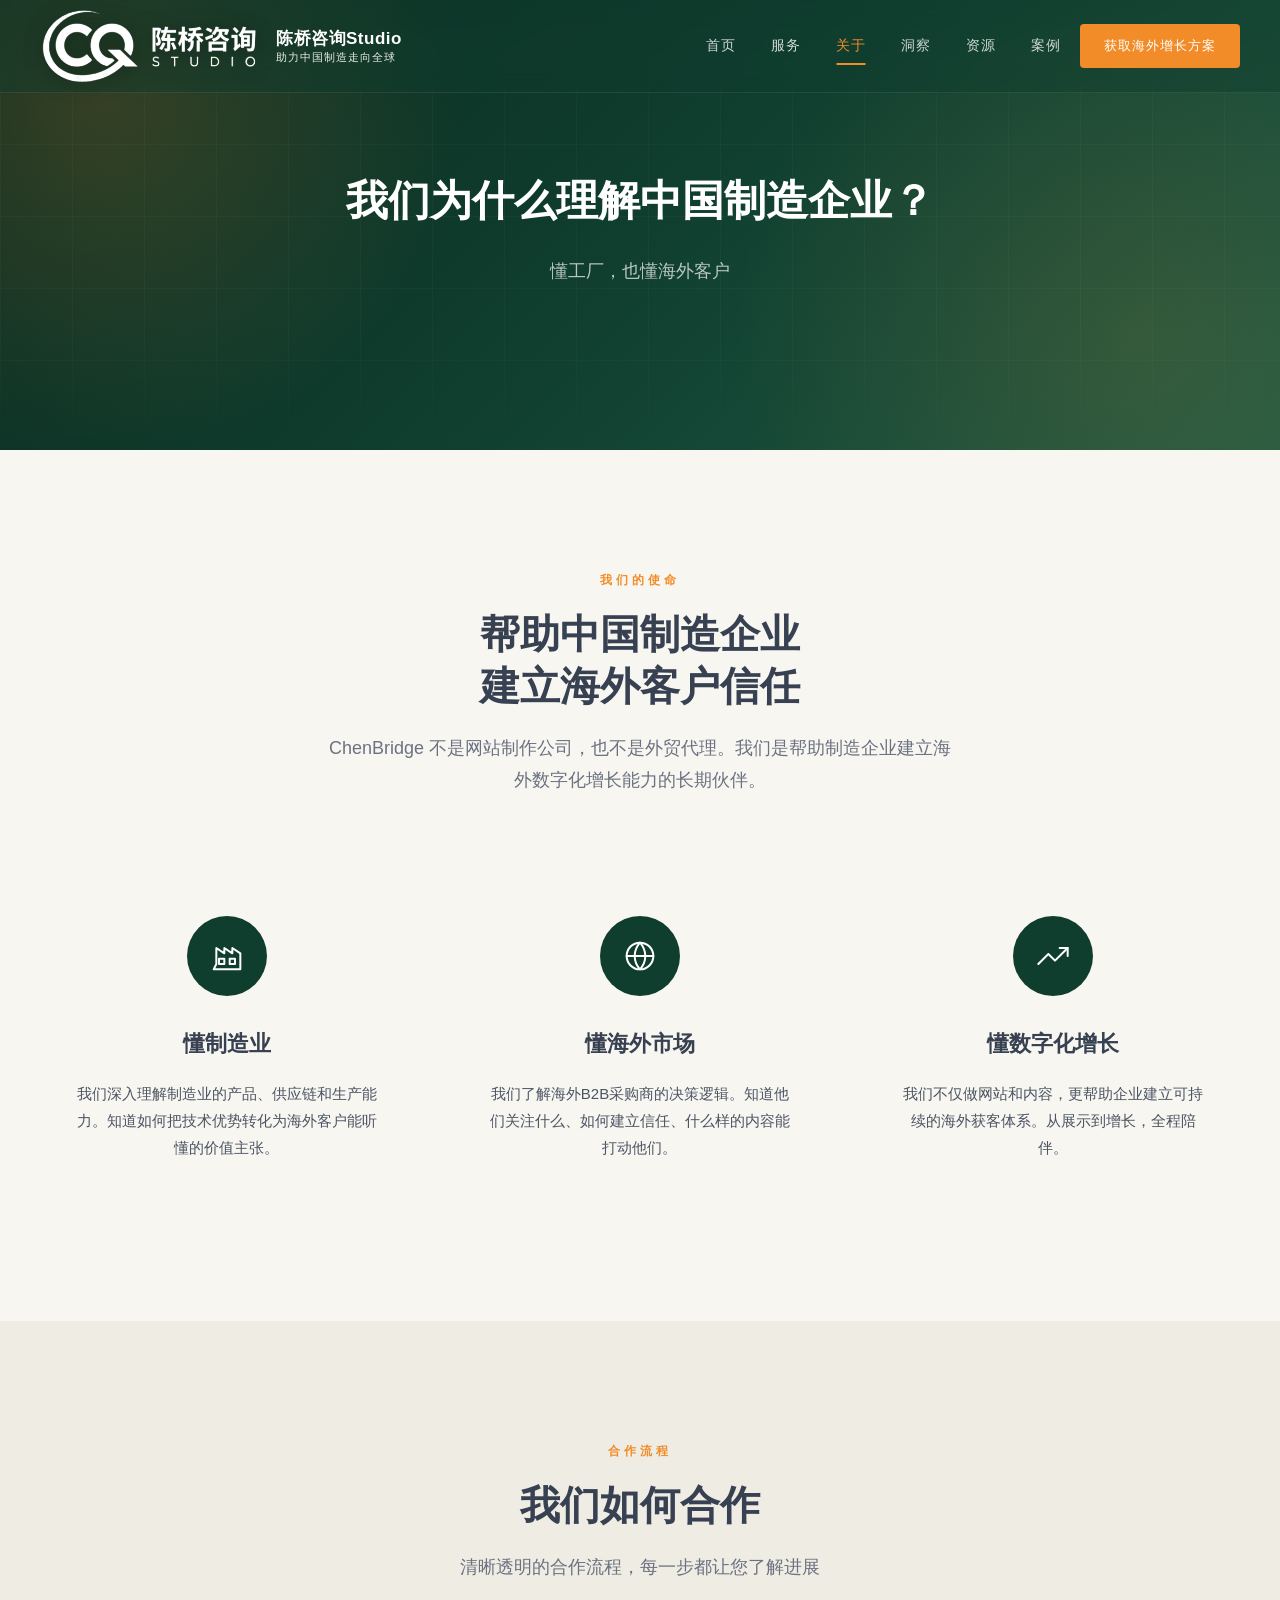
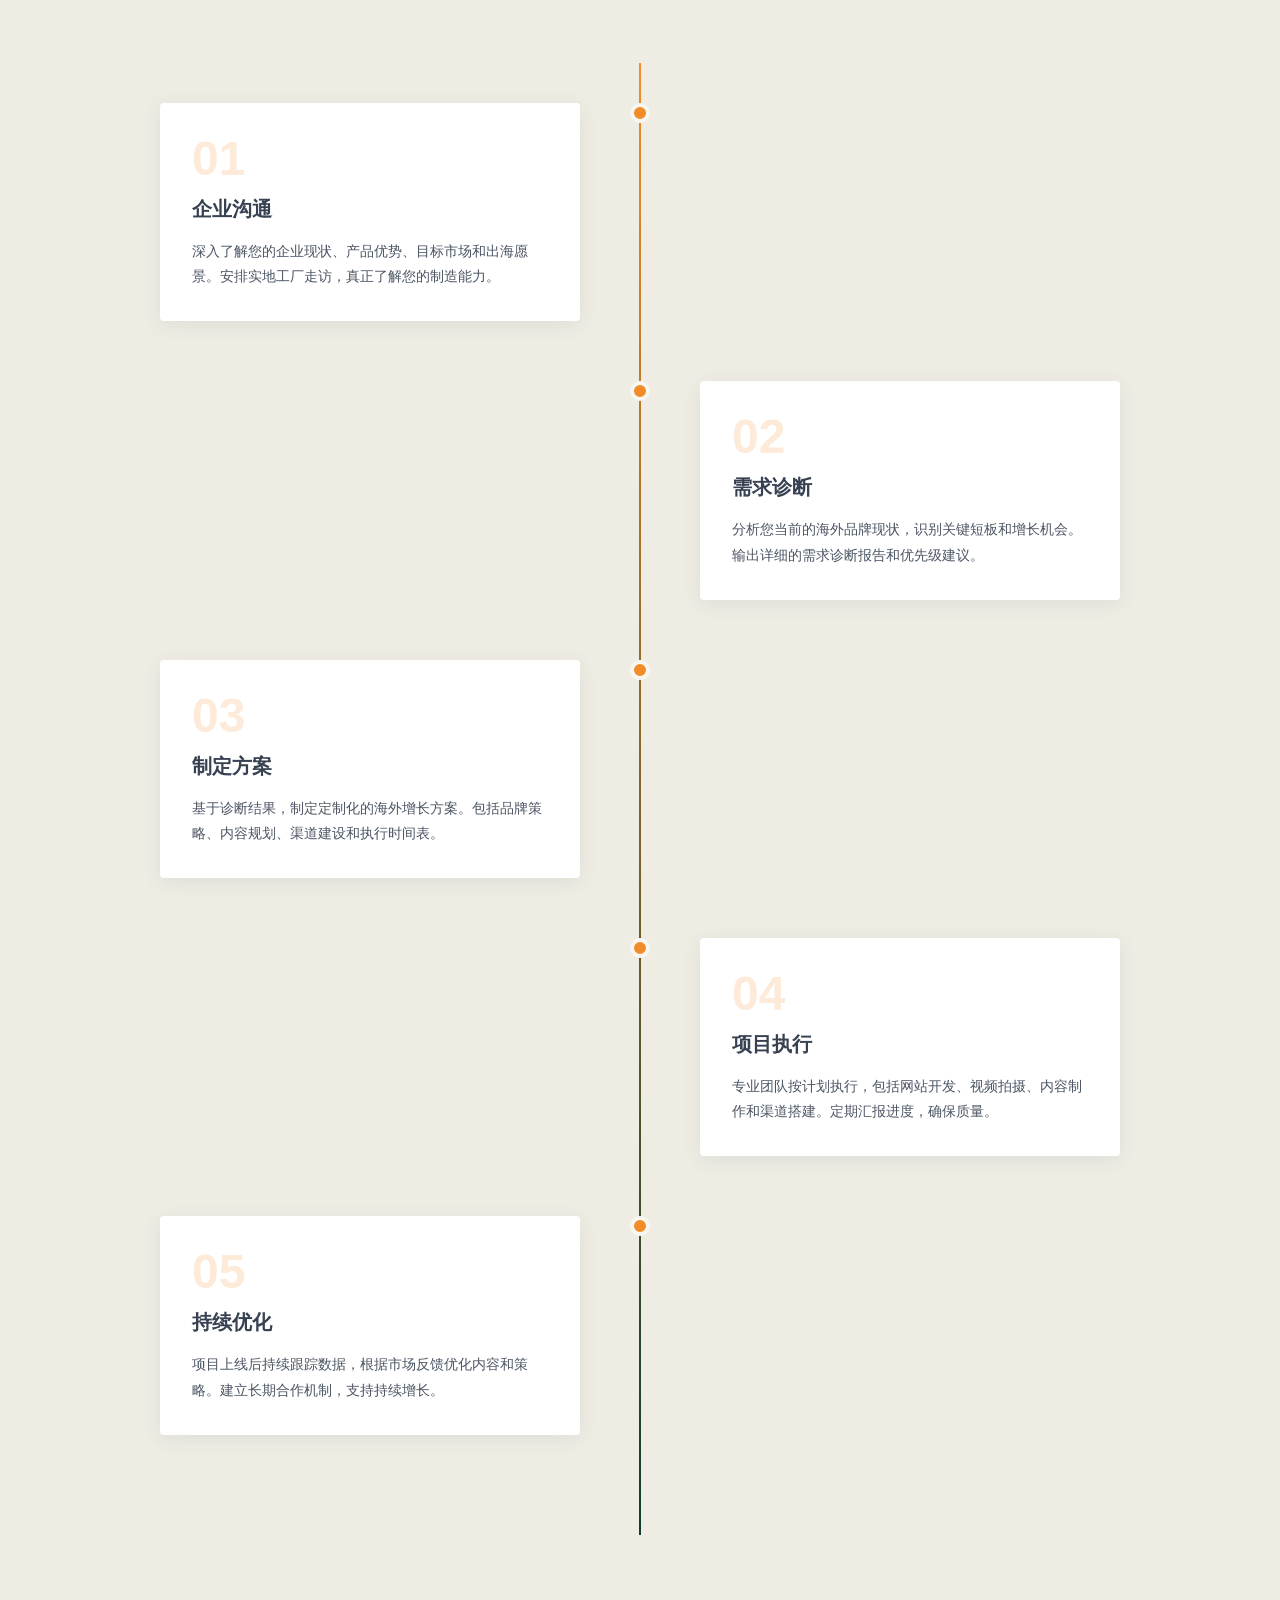
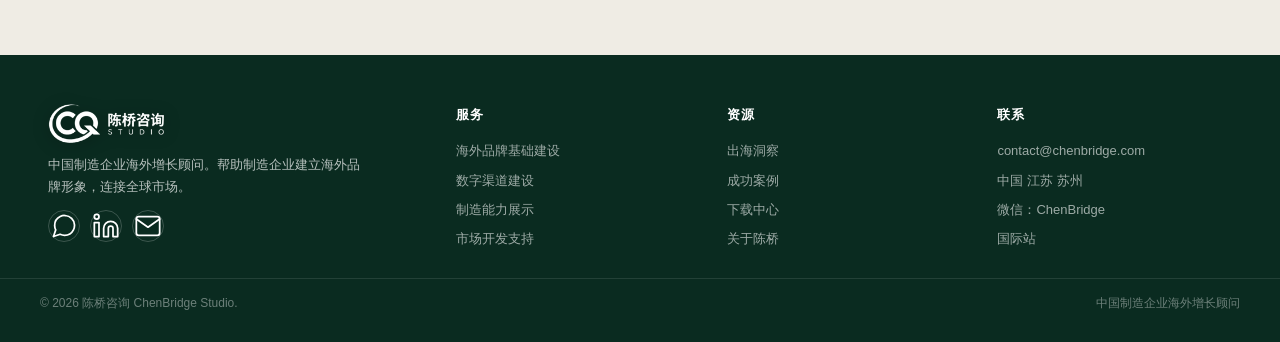
==== commit 46f57de1: "version update" ====
--- a/about.html
+++ b/about.html
@@ -19,7 +19,8 @@
 <header class="header" id="header">
   <div class="header-inner">
     <a href="index.html" class="logo">
-      <img src="images/logo-chenbridge.webp" alt="陈桥咨询">
+      <img src="images/logo-chenbridge.webp" alt="陈桥咨询Studio">
+      <div class="logo-text">陈桥咨询Studio<span>助力中国制造走向全球</span></div>
     </a>
     <nav class="nav" id="main-nav">
       <a href="index.html">首页</a>
@@ -29,7 +30,7 @@
       <a href="resources.html">资源</a>
       <a href="cases.html">案例</a>
     </nav>
-    <a href="contact.html" class="btn-primary btn-small" style="margin-left:20px;">获取方案</a>
+    <a href="contact.html" class="btn-primary btn-small" style="margin-left:20px;">获取海外增长方案</a>
     <button class="mobile-toggle" id="mobile-toggle" aria-label="菜单">
       <span></span><span></span><span></span>
     </button>
@@ -37,15 +38,15 @@
 </header>
 <section class="page-hero">
   <div class="page-hero-content">
-    <h1>关于陈桥咨询</h1>
-    <p>中国制造企业海外增长的数字化伙伴</p>
+    <h1>我们为什么理解中国制造企业？</h1>
+    <p>懂工厂，也懂海外客户</p>
   </div>
 </section>
 
 <section class="section">
   <div class="section-header reveal">
     <div class="section-label">我们的使命</div>
-    <h2 class="section-title">帮助中国制造企业<br>被全球市场看见</h2>
+    <h2 class="section-title">帮助中国制造企业<br>建立海外客户信任</h2>
     <p class="section-subtitle">ChenBridge 不是网站制作公司，也不是外贸代理。我们是帮助制造企业建立海外数字化增长能力的长期伙伴。</p>
   </div>
   <div class="why-grid">
--- a/css/style.css
+++ b/css/style.css
@@ -35,7 +35,13 @@
 .header-inner{max-width:1280px;margin:0 auto;padding:0 40px;display:flex;justify-content:space-between;align-items:center;}
 .logo{display:flex;align-items:center;text-decoration:none;flex-shrink:0;}
 .logo img{height:auto;width:clamp(160px,18vw,224px);max-height:76px;object-fit:contain;display:block;transition:all 0.3s ease;filter:brightness(0) invert(1) drop-shadow(0 2px 10px rgba(0,0,0,0.35));}
+.logo{gap:12px;}
+.logo-text{color:#ffffff!important;font-size:17px;font-weight:600;letter-spacing:0.5px;line-height:1.25;}
+.logo-text span{display:block;font-size:11px;font-weight:400;color:rgba(255,255,255,0.9)!important;letter-spacing:1px;margin-top:2px;}
 .header.scrolled .logo img{width:clamp(144px,16vw,192px);max-height:68px;}
+.logo{gap:12px;}
+.logo-text{color:#ffffff!important;font-size:17px;font-weight:600;letter-spacing:0.5px;line-height:1.25;}
+.logo-text span{display:block;font-size:11px;font-weight:400;color:rgba(255,255,255,0.9)!important;letter-spacing:1px;margin-top:2px;}
 .nav{display:flex;align-items:center;gap:36px;margin-left:auto;}
 .nav a{color:rgba(255,255,255,0.8);text-decoration:none;font-size:14px;font-weight:400;transition:all 0.3s;position:relative;letter-spacing:0.5px;}
 .nav a::after{content:'';position:absolute;bottom:-6px;left:50%;transform:translateX(-50%);width:0;height:2px;background:var(--accent);transition:width 0.3s;}
@@ -116,7 +122,7 @@
 .process-step p{font-size:13px;color:var(--text-muted);max-width:140px;margin:0 auto;}
 
 /* ===== SERVICES ===== */
-.services-grid{display:grid;grid-template-columns:repeat(2,1fr);gap:30px;}
+.services-grid{display:grid;grid-template-columns:repeat(3,1fr);gap:30px;}
 .service-card{background:var(--white);border-radius:var(--radius);overflow:hidden;box-shadow:var(--shadow);transition:all 0.4s;display:flex;flex-direction:column;}
 .service-card:hover{transform:translateY(-4px);box-shadow:var(--shadow-lg);}
 .service-num{font-size:13px;color:var(--accent);font-weight:700;letter-spacing:2px;padding:24px 36px 0;}
@@ -153,7 +159,7 @@
 .timeline-content p{color:var(--text-light);font-size:14px;line-height:1.8;}
 
 /* ===== CASES ===== */
-.cases-grid{display:grid;grid-template-columns:repeat(2,1fr);gap:40px;}
+.cases-grid{display:grid;grid-template-columns:repeat(3,1fr);gap:40px;}
 .case-card{background:var(--white);border-radius:var(--radius);overflow:hidden;box-shadow:var(--shadow);transition:all 0.4s;}
 .case-card:hover{transform:translateY(-4px);box-shadow:var(--shadow-lg);}
 .case-header{padding:32px 36px;background:var(--primary);color:var(--white);}
@@ -254,7 +260,7 @@
   .carousel-slide h2{font-size:32px;}
   .challenges-grid,.services-grid,.cases-grid,.insights-grid,.resources-grid{grid-template-columns:1fr;}
   .why-grid{grid-template-columns:1fr;}
-  .industries-grid{grid-template-columns:repeat(2,1fr);}
+  .industries-grid{grid-template-columns:repeat(3,1fr);}
   .footer-inner{grid-template-columns:1fr 1fr;gap:40px;}
   .timeline::before{left:20px;}
   .timeline-item{width:100%;padding-left:60px;padding-right:0;justify-content:flex-start;margin-left:0;}
@@ -281,7 +287,13 @@
   .splash-logo{width:min(80vw,320px);}
   .splash-text{font-size:16px;}
   .logo img{width:150px;max-height:60px;}
+.logo{gap:12px;}
+.logo-text{color:#ffffff!important;font-size:17px;font-weight:600;letter-spacing:0.5px;line-height:1.25;}
+.logo-text span{display:block;font-size:11px;font-weight:400;color:rgba(255,255,255,0.9)!important;letter-spacing:1px;margin-top:2px;}
   .header.scrolled .logo img{width:130px;max-height:52px;}
+.logo{gap:12px;}
+.logo-text{color:#ffffff!important;font-size:17px;font-weight:600;letter-spacing:0.5px;line-height:1.25;}
+.logo-text span{display:block;font-size:11px;font-weight:400;color:rgba(255,255,255,0.9)!important;letter-spacing:1px;margin-top:2px;}
   .page-hero h1{font-size:26px;}
   .case-body{grid-template-columns:1fr;}
   .hero-buttons{flex-direction:column;}
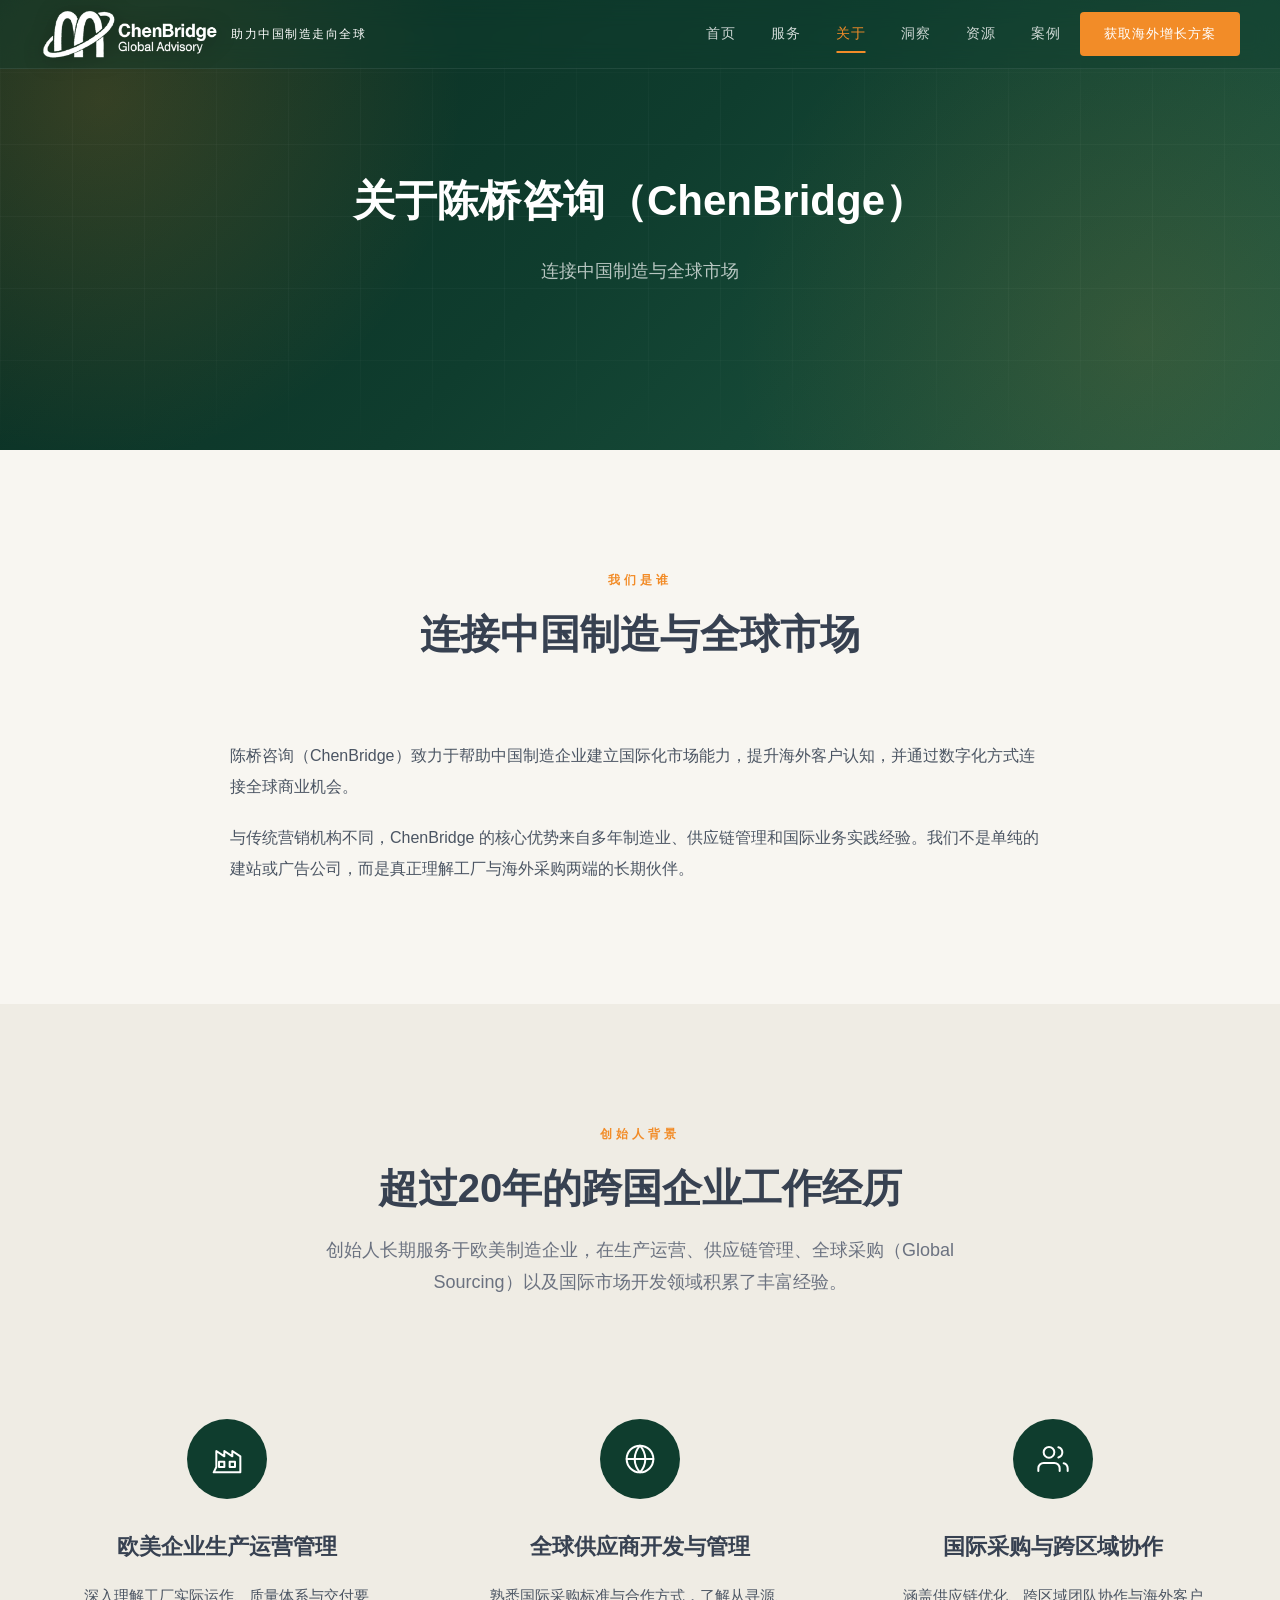
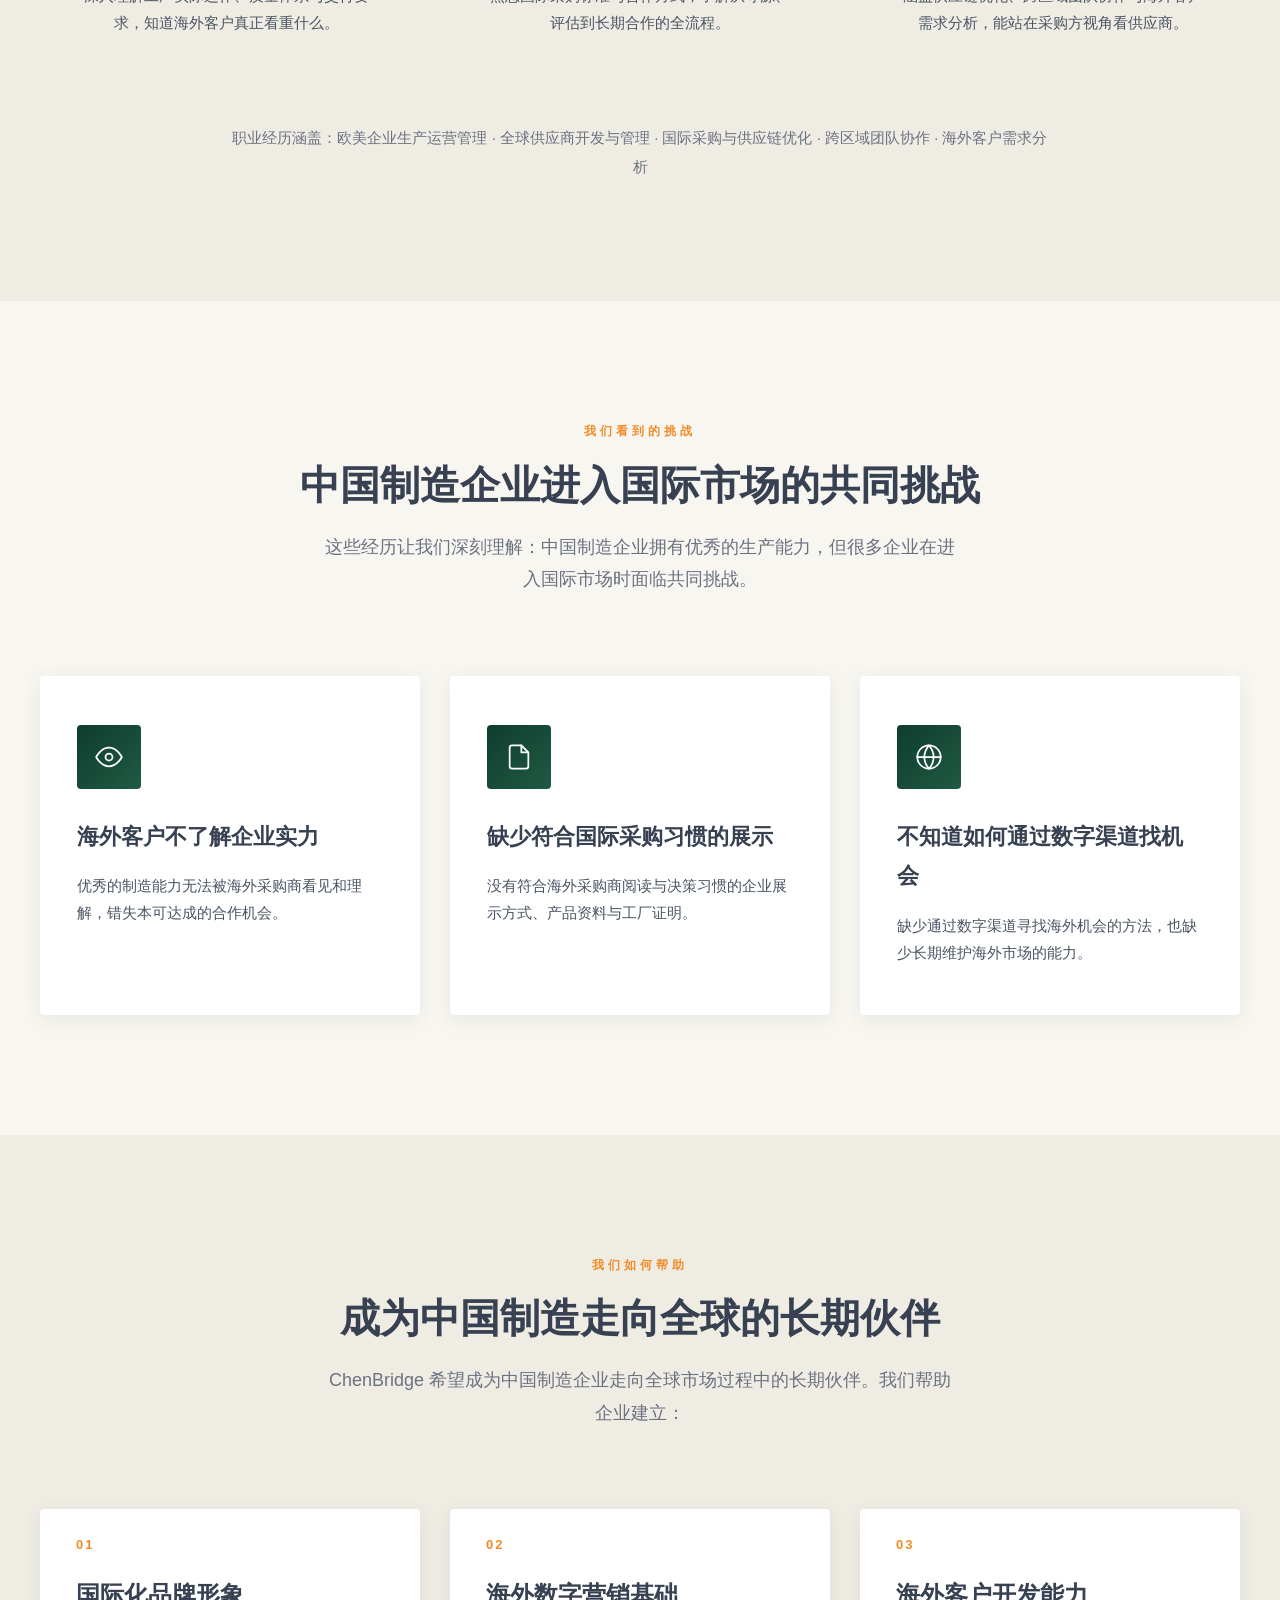
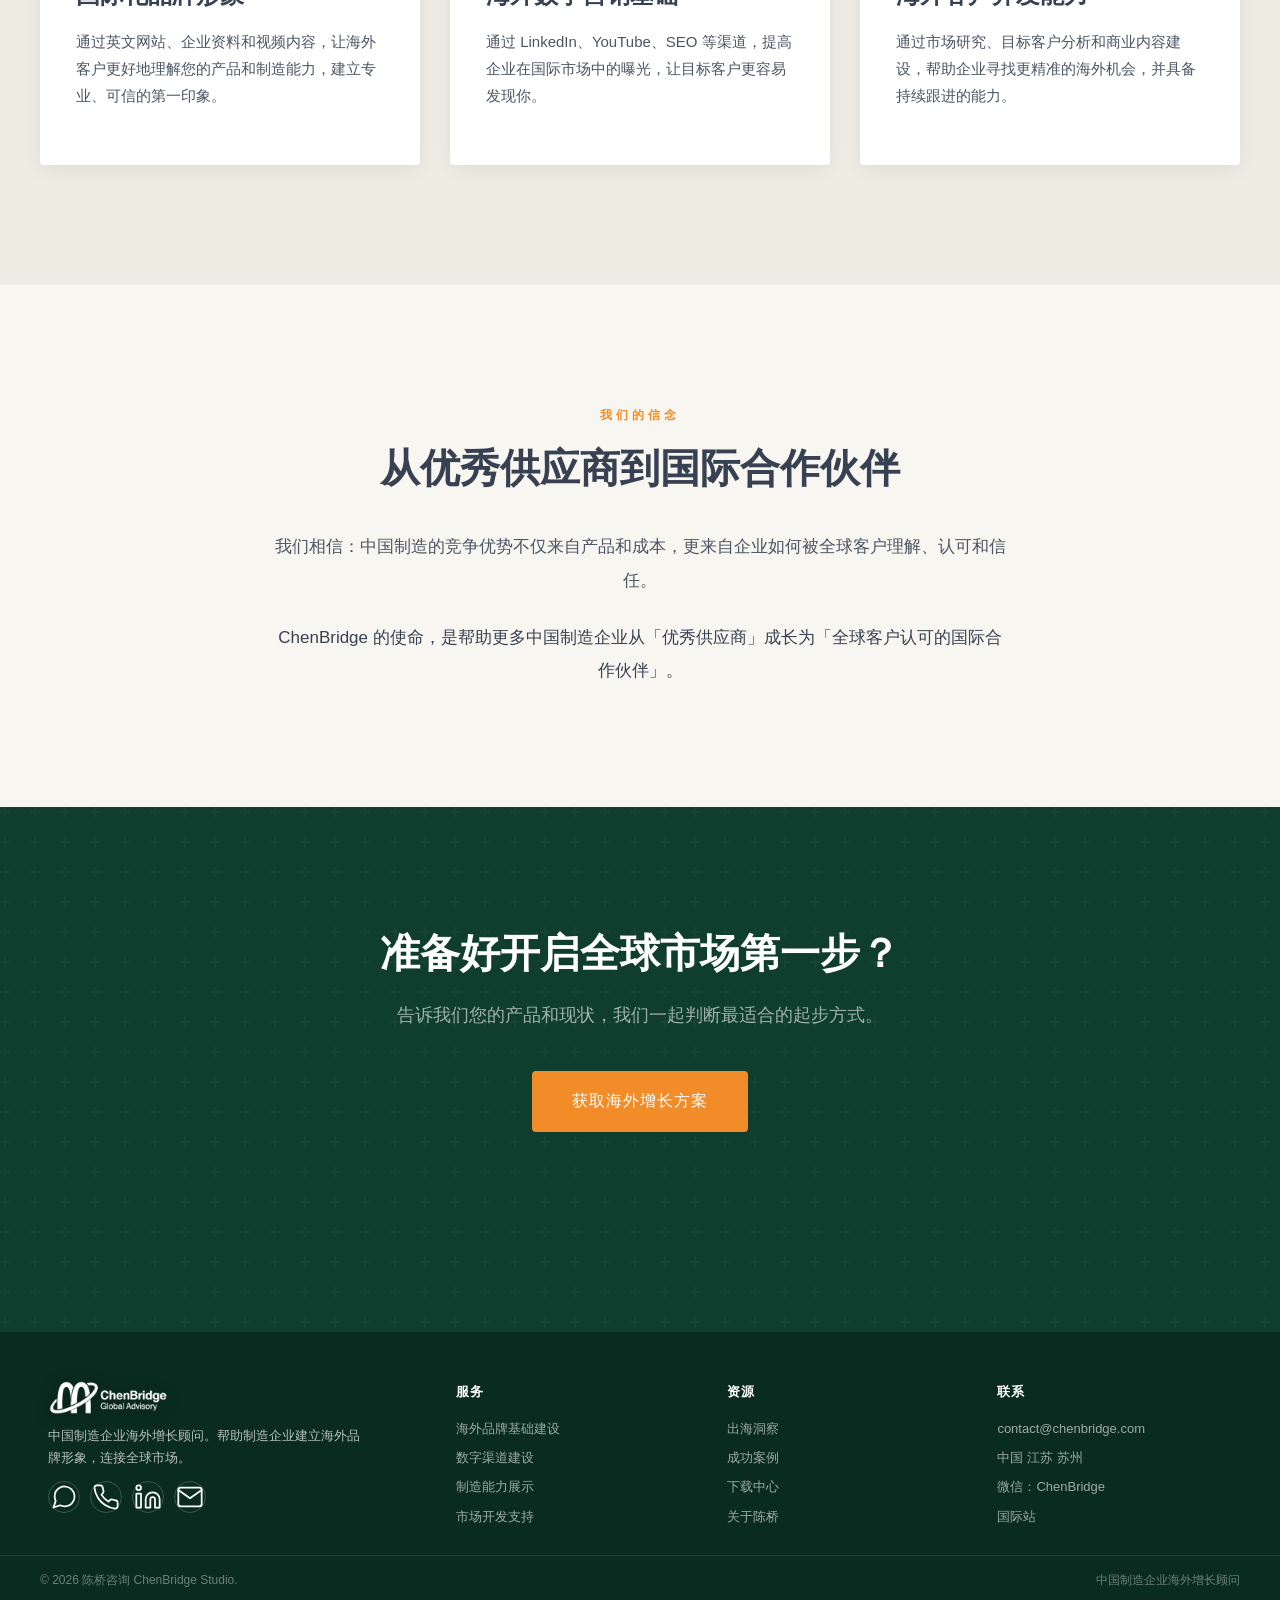
==== commit 3e0edcc1: "version update" ====
--- a/about.html
+++ b/about.html
@@ -3,12 +3,36 @@
 <head>
 <meta charset="UTF-8">
 <meta name="viewport" content="width=device-width, initial-scale=1.0">
-<title>关于 — 陈桥咨询 ChenBridge Studio</title>
-<meta name="description" content="了解陈桥咨询——专注于帮助中国制造企业建立海外品牌形象、拓展全球市场的数字化增长伙伴。">
-<meta name="keywords" content="陈桥咨询,制造业出海顾问,中国企业国际化,海外数字化增长,苏州出海服务">
-<meta name="robots" content="index,follow">
+<title>关于陈桥咨询 — 连接中国制造与全球市场 | ChenBridge</title>
+<meta name="description" content="陈桥咨询致力于帮助中国制造企业建立国际化市场能力。创始人拥有20年跨国企业经验，深耕欧美制造与全球采购。">
+<meta name="keywords" content="陈桥咨询,ChenBridge,制造企业出海顾问,供应链管理,全球采购,国际市场开发">
+<meta name="robots" content="index,follow,max-image-preview:large">
+<meta name="author" content="陈桥咨询 ChenBridge Studio">
+<meta name="theme-color" content="#0F3D2E">
+<meta name="renderer" content="webkit">
+<meta name="force-rendering" content="webkit">
+<meta http-equiv="X-UA-Compatible" content="IE=edge,chrome=1">
+<meta name="baidu-site-verification" content="">
+<meta name="google-site-verification" content="">
+<meta name="msvalidate.01" content="">
+<meta name="360-site-verification" content="">
+<meta name="sogou_site_verification" content="">
+<meta name="shenma-site-verification" content="">
 <link rel="canonical" href="https://chenbridge.com/about.html">
-<meta property="og:type" content="website"><meta property="og:title" content="关于陈桥咨询｜制造企业海外增长顾问"><meta property="og:description" content="陈桥咨询是帮助中国制造与小微企业建立海外数字化增长能力的长期伙伴。"><meta property="og:url" content="https://chenbridge.com/about.html"><meta property="og:locale" content="zh_CN">
+<meta property="og:type" content="website">
+<meta property="og:title" content="关于陈桥咨询 — 连接中国制造与全球市场 | ChenBridge">
+<meta property="og:description" content="陈桥咨询致力于帮助中国制造企业建立国际化市场能力。创始人拥有20年跨国企业经验，深耕欧美制造与全球采购。">
+<meta property="og:url" content="https://chenbridge.com/about.html">
+<meta property="og:locale" content="zh_CN">
+<meta property="og:site_name" content="陈桥咨询 ChenBridge Studio">
+<meta name="twitter:card" content="summary">
+<meta name="twitter:title" content="关于陈桥咨询 — 连接中国制造与全球市场 | ChenBridge">
+<meta name="twitter:description" content="陈桥咨询致力于帮助中国制造企业建立国际化市场能力。创始人拥有20年跨国企业经验，深耕欧美制造与全球采购。">
+<link rel="dns-prefetch" href="//fonts.googleapis.com">
+<link rel="dns-prefetch" href="//fonts.gstatic.com">
+<link rel="preconnect" href="https://fonts.googleapis.com" crossorigin>
+<link rel="preconnect" href="https://fonts.gstatic.com" crossorigin>
+
 <link rel="icon" href="favicon/favicon.ico" sizes="any">
 <link rel="icon" type="image/png" sizes="32x32" href="favicon/favicon-32.png">
 <link rel="icon" type="image/png" sizes="16x16" href="favicon/favicon-16.png">
@@ -20,8 +44,7 @@
   <div class="header-inner">
     <a href="index.html" class="logo">
       <img src="images/logo-chenbridge.webp" alt="陈桥咨询Studio">
-      <div class="logo-text">陈桥咨询Studio<span>助力中国制造走向全球</span></div>
-    </a>
+      <div class="logo-text">助力中国制造走向全球</div></a>
     <nav class="nav" id="main-nav">
       <a href="index.html">首页</a>
       <a href="services.html">服务</a>
@@ -36,87 +59,128 @@
     </button>
   </div>
 </header>
+
 <section class="page-hero">
   <div class="page-hero-content">
-    <h1>我们为什么理解中国制造企业？</h1>
-    <p>懂工厂，也懂海外客户</p>
+    <h1>关于陈桥咨询（ChenBridge）</h1>
+    <p>连接中国制造与全球市场</p>
   </div>
 </section>
 
 <section class="section">
   <div class="section-header reveal">
-    <div class="section-label">我们的使命</div>
-    <h2 class="section-title">帮助中国制造企业<br>建立海外客户信任</h2>
-    <p class="section-subtitle">ChenBridge 不是网站制作公司，也不是外贸代理。我们是帮助制造企业建立海外数字化增长能力的长期伙伴。</p>
-  </div>
-  <div class="why-grid">
-    <div class="why-card reveal reveal-delay-1">
+    <div class="section-label">我们是谁</div>
+    <h2 class="section-title">连接中国制造与全球市场</h2>
+  </div>
+  <div style="max-width:820px;margin:0 auto;" class="reveal">
+    <p style="font-size:16px;color:var(--text-light);line-height:1.95;margin-bottom:20px;">陈桥咨询（ChenBridge）致力于帮助中国制造企业建立国际化市场能力，提升海外客户认知，并通过数字化方式连接全球商业机会。</p>
+    <p style="font-size:16px;color:var(--text-light);line-height:1.95;">与传统营销机构不同，ChenBridge 的核心优势来自多年制造业、供应链管理和国际业务实践经验。我们不是单纯的建站或广告公司，而是真正理解工厂与海外采购两端的长期伙伴。</p>
+  </div>
+</section>
+
+<section class="section process-section">
+  <div class="section-header reveal">
+    <div class="section-label">创始人背景</div>
+    <h2 class="section-title">超过20年的跨国企业工作经历</h2>
+    <p class="section-subtitle">创始人长期服务于欧美制造企业，在生产运营、供应链管理、全球采购（Global Sourcing）以及国际市场开发领域积累了丰富经验。</p>
+  </div>
+  <div class="why-grid reveal">
+    <div class="why-card">
       <div class="why-icon"><svg viewBox="0 0 24 24" width="28" height="28" stroke="currentColor" stroke-width="1.5" fill="none" stroke-linecap="round" stroke-linejoin="round"><path d="M2 22h20V10l-6-4v4l-6-4v4l-6-4v12z"/><rect x="6" y="14" width="4" height="4"/><rect x="14" y="14" width="4" height="4"/></svg></div>
-      <h3>懂制造业</h3>
-      <p>我们深入理解制造业的产品、供应链和生产能力。知道如何把技术优势转化为海外客户能听懂的价值主张。</p>
-    </div>
-    <div class="why-card reveal reveal-delay-2">
+      <h3>欧美企业生产运营管理</h3>
+      <p>深入理解工厂实际运作、质量体系与交付要求，知道海外客户真正看重什么。</p>
+    </div>
+    <div class="why-card">
       <div class="why-icon"><svg viewBox="0 0 24 24" width="28" height="28" stroke="currentColor" stroke-width="1.5" fill="none" stroke-linecap="round" stroke-linejoin="round"><circle cx="12" cy="12" r="10"/><path d="M2 12h20M12 2a15.3 15.3 0 0 1 4 10 15.3 15.3 0 0 1-4 10 15.3 15.3 0 0 1-4-10 15.3 15.3 0 0 1 4-10z"/></svg></div>
-      <h3>懂海外市场</h3>
-      <p>我们了解海外B2B采购商的决策逻辑。知道他们关注什么、如何建立信任、什么样的内容能打动他们。</p>
-    </div>
-    <div class="why-card reveal reveal-delay-3">
-      <div class="why-icon"><svg viewBox="0 0 24 24" width="28" height="28" stroke="currentColor" stroke-width="1.5" fill="none" stroke-linecap="round" stroke-linejoin="round"><polyline points="23 6 13.5 15.5 8.5 10.5 1 18"/><polyline points="17 6 23 6 23 12"/></svg></div>
-      <h3>懂数字化增长</h3>
-      <p>我们不仅做网站和内容，更帮助企业建立可持续的海外获客体系。从展示到增长，全程陪伴。</p>
+      <h3>全球供应商开发与管理</h3>
+      <p>熟悉国际采购标准与合作方式，了解从寻源、评估到长期合作的全流程。</p>
+    </div>
+    <div class="why-card">
+      <div class="why-icon"><svg viewBox="0 0 24 24" width="28" height="28" stroke="currentColor" stroke-width="1.5" fill="none" stroke-linecap="round" stroke-linejoin="round"><path d="M17 21v-2a4 4 0 0 0-4-4H5a4 4 0 0 0-4 4v2"/><circle cx="9" cy="7" r="4"/><path d="M23 21v-2a4 4 0 0 0-3-3.87"/><path d="M16 3.13a4 4 0 0 1 0 7.75"/></svg></div>
+      <h3>国际采购与跨区域协作</h3>
+      <p>涵盖供应链优化、跨区域团队协作与海外客户需求分析，能站在采购方视角看供应商。</p>
+    </div>
+  </div>
+  <div style="max-width:820px;margin:48px auto 0;text-align:center;" class="reveal">
+    <p style="font-size:15px;color:var(--text-muted);line-height:1.9;">职业经历涵盖：欧美企业生产运营管理 · 全球供应商开发与管理 · 国际采购与供应链优化 · 跨区域团队协作 · 海外客户需求分析</p>
+  </div>
+</section>
+
+<section class="section">
+  <div class="section-header reveal">
+    <div class="section-label">我们看到的挑战</div>
+    <h2 class="section-title">中国制造企业进入国际市场的共同挑战</h2>
+    <p class="section-subtitle">这些经历让我们深刻理解：中国制造企业拥有优秀的生产能力，但很多企业在进入国际市场时面临共同挑战。</p>
+  </div>
+  <div class="challenges-grid">
+    <div class="challenge-card reveal reveal-delay-1">
+      <div class="challenge-icon"><svg viewBox="0 0 24 24" width="28" height="28" stroke="currentColor" stroke-width="1.5" fill="none" stroke-linecap="round" stroke-linejoin="round"><path d="M1 12s4-8 11-8 11 8 11 8-4 8-11 8-11-8-11-8z"/><circle cx="12" cy="12" r="3"/></svg></div>
+      <h3>海外客户不了解企业实力</h3>
+      <p>优秀的制造能力无法被海外采购商看见和理解，错失本可达成的合作机会。</p>
+    </div>
+    <div class="challenge-card reveal reveal-delay-2">
+      <div class="challenge-icon"><svg viewBox="0 0 24 24" width="28" height="28" stroke="currentColor" stroke-width="1.5" fill="none" stroke-linecap="round" stroke-linejoin="round"><path d="M14 2H6a2 2 0 0 0-2 2v16a2 2 0 0 0 2 2h12a2 2 0 0 0 2-2V8z"/><polyline points="14 2 14 8 20 8"/></svg></div>
+      <h3>缺少符合国际采购习惯的展示</h3>
+      <p>没有符合海外采购商阅读与决策习惯的企业展示方式、产品资料与工厂证明。</p>
+    </div>
+    <div class="challenge-card reveal reveal-delay-3">
+      <div class="challenge-icon"><svg viewBox="0 0 24 24" width="28" height="28" stroke="currentColor" stroke-width="1.5" fill="none" stroke-linecap="round" stroke-linejoin="round"><circle cx="12" cy="12" r="10"/><path d="M2 12h20M12 2a15.3 15.3 0 0 1 4 10 15.3 15.3 0 0 1-4 10 15.3 15.3 0 0 1-4-10 15.3 15.3 0 0 1 4-10z"/></svg></div>
+      <h3>不知道如何通过数字渠道找机会</h3>
+      <p>缺少通过数字渠道寻找海外机会的方法，也缺少长期维护海外市场的能力。</p>
     </div>
   </div>
 </section>
 
 <section class="section process-section">
   <div class="section-header reveal">
-    <div class="section-label">合作流程</div>
-    <h2 class="section-title">我们如何合作</h2>
-    <p class="section-subtitle">清晰透明的合作流程，每一步都让您了解进展</p>
-  </div>
-  <div class="timeline">
-    <div class="timeline-item reveal">
-      <div class="timeline-dot"></div>
-      <div class="timeline-content">
-        <div class="step-num">01</div>
-        <h4>企业沟通</h4>
-        <p>深入了解您的企业现状、产品优势、目标市场和出海愿景。安排实地工厂走访，真正了解您的制造能力。</p>
-      </div>
-    </div>
-    <div class="timeline-item reveal">
-      <div class="timeline-dot"></div>
-      <div class="timeline-content">
-        <div class="step-num">02</div>
-        <h4>需求诊断</h4>
-        <p>分析您当前的海外品牌现状，识别关键短板和增长机会。输出详细的需求诊断报告和优先级建议。</p>
-      </div>
-    </div>
-    <div class="timeline-item reveal">
-      <div class="timeline-dot"></div>
-      <div class="timeline-content">
-        <div class="step-num">03</div>
-        <h4>制定方案</h4>
-        <p>基于诊断结果，制定定制化的海外增长方案。包括品牌策略、内容规划、渠道建设和执行时间表。</p>
-      </div>
-    </div>
-    <div class="timeline-item reveal">
-      <div class="timeline-dot"></div>
-      <div class="timeline-content">
-        <div class="step-num">04</div>
-        <h4>项目执行</h4>
-        <p>专业团队按计划执行，包括网站开发、视频拍摄、内容制作和渠道搭建。定期汇报进度，确保质量。</p>
-      </div>
-    </div>
-    <div class="timeline-item reveal">
-      <div class="timeline-dot"></div>
-      <div class="timeline-content">
-        <div class="step-num">05</div>
-        <h4>持续优化</h4>
-        <p>项目上线后持续跟踪数据，根据市场反馈优化内容和策略。建立长期合作机制，支持持续增长。</p>
-      </div>
-    </div>
-  </div>
-</section>
+    <div class="section-label">我们如何帮助</div>
+    <h2 class="section-title">成为中国制造走向全球的长期伙伴</h2>
+    <p class="section-subtitle">ChenBridge 希望成为中国制造企业走向全球市场过程中的长期伙伴。我们帮助企业建立：</p>
+  </div>
+  <div class="services-grid" style="grid-template-columns:repeat(3,1fr);">
+    <div class="service-card reveal reveal-delay-1">
+      <div class="service-num">01</div>
+      <div class="service-content">
+        <h3>国际化品牌形象</h3>
+        <p>通过英文网站、企业资料和视频内容，让海外客户更好地理解您的产品和制造能力，建立专业、可信的第一印象。</p>
+      </div>
+    </div>
+    <div class="service-card reveal reveal-delay-2">
+      <div class="service-num">02</div>
+      <div class="service-content">
+        <h3>海外数字营销基础</h3>
+        <p>通过 LinkedIn、YouTube、SEO 等渠道，提高企业在国际市场中的曝光，让目标客户更容易发现你。</p>
+      </div>
+    </div>
+    <div class="service-card reveal reveal-delay-3">
+      <div class="service-num">03</div>
+      <div class="service-content">
+        <h3>海外客户开发能力</h3>
+        <p>通过市场研究、目标客户分析和商业内容建设，帮助企业寻找更精准的海外机会，并具备持续跟进的能力。</p>
+      </div>
+    </div>
+  </div>
+</section>
+
+<section class="section">
+  <div class="section-header reveal" style="margin-bottom:36px;">
+    <div class="section-label">我们的信念</div>
+    <h2 class="section-title">从优秀供应商到国际合作伙伴</h2>
+  </div>
+  <div style="max-width:740px;margin:0 auto;text-align:center;" class="reveal">
+    <p style="font-size:17px;color:var(--text-light);line-height:1.95;margin-bottom:24px;">我们相信：中国制造的竞争优势不仅来自产品和成本，更来自企业如何被全球客户理解、认可和信任。</p>
+    <p style="font-size:17px;color:var(--text);line-height:1.95;font-weight:500;">ChenBridge 的使命，是帮助更多中国制造企业从「优秀供应商」成长为「全球客户认可的国际合作伙伴」。</p>
+  </div>
+</section>
+
+<section class="cta-section">
+  <div class="section-header reveal" style="position:relative;z-index:2;">
+    <h2 class="section-title" style="color:#fff;">准备好开启全球市场第一步？</h2>
+    <p class="section-subtitle" style="color:rgba(255,255,255,0.6);max-width:600px;margin:20px auto 40px;">告诉我们您的产品和现状，我们一起判断最适合的起步方式。</p>
+    <a href="contact.html" class="btn-primary" style="font-size:16px;padding:16px 40px;">获取海外增长方案</a>
+  </div>
+</section>
+
 
 <footer class="footer">
   <div class="footer-inner">
@@ -126,8 +190,9 @@
         <p>中国制造企业海外增长顾问。帮助制造企业建立海外品牌形象，连接全球市场。</p>
         <div class="footer-social">
           <a href="#" aria-label="微信"><svg viewBox="0 0 24 24" width="28" height="28" stroke="currentColor" stroke-width="1.5" fill="none" stroke-linecap="round" stroke-linejoin="round"><path d="M21 11.5a8.38 8.38 0 0 1-.9 3.8 8.5 8.5 0 0 1-7.6 4.7 8.38 8.38 0 0 1-3.8-.9L3 21l1.9-5.7a8.38 8.38 0 0 1-.9-3.8 8.5 8.5 0 0 1 4.7-7.6 8.38 8.38 0 0 1 3.8-.9h.5a8.48 8.48 0 0 1 8 8v.5z"/></svg></a>
-          <a href="#" aria-label="LinkedIn"><svg viewBox="0 0 24 24" width="28" height="28" stroke="currentColor" stroke-width="1.5" fill="none" stroke-linecap="round" stroke-linejoin="round"><path d="M16 8a6 6 0 0 1 6 6v7h-4v-7a2 2 0 0 0-2-2 2 2 0 0 0-2 2v7h-4v-7a6 6 0 0 1 6-6z"/><rect x="2" y="9" width="4" height="12"/><circle cx="4" cy="4" r="2"/></svg></a>
-          <a href="#" aria-label="邮箱"><svg viewBox="0 0 24 24" width="28" height="28" stroke="currentColor" stroke-width="1.5" fill="none" stroke-linecap="round" stroke-linejoin="round"><path d="M4 4h16c1.1 0 2 .9 2 2v12c0 1.1-.9 2-2 2H4c-1.1 0-2-.9-2-2V6c0-1.1.9-2 2-2z"/><polyline points="22,6 12,13 2,6"/></svg></a>
+          <a href="tel:" aria-label="电话"><svg viewBox="0 0 24 24" width="28" height="28" stroke="currentColor" stroke-width="1.5" fill="none" stroke-linecap="round" stroke-linejoin="round"><path d="M22 16.92v3a2 2 0 0 1-2.18 2 19.79 19.79 0 0 1-8.63-3.07 19.5 19.5 0 0 1-6-6 19.79 19.79 0 0 1-3.07-8.67A2 2 0 0 1 4.11 2h3a2 2 0 0 1 2 1.72 12.84 12.84 0 0 0 .7 2.81 2 2 0 0 1-.45 2.11L8.09 9.91a16 16 0 0 0 6 6l1.27-1.27a2 2 0 0 1 2.11-.45 12.84 12.84 0 0 0 2.81.7A2 2 0 0 1 22 16.92z"/></svg></a>
+          <a href="https://www.linkedin.com/company/chenbridge" target="_blank" rel="noopener" aria-label="LinkedIn"><svg viewBox="0 0 24 24" width="28" height="28" stroke="currentColor" stroke-width="1.5" fill="none" stroke-linecap="round" stroke-linejoin="round"><path d="M16 8a6 6 0 0 1 6 6v7h-4v-7a2 2 0 0 0-2-2 2 2 0 0 0-2 2v7h-4v-7a6 6 0 0 1 6-6z"/><rect x="2" y="9" width="4" height="12"/><circle cx="4" cy="4" r="2"/></svg></a>
+          <a href="mailto:contact@chenbridge.com" aria-label="邮箱"><svg viewBox="0 0 24 24" width="28" height="28" stroke="currentColor" stroke-width="1.5" fill="none" stroke-linecap="round" stroke-linejoin="round"><path d="M4 4h16c1.1 0 2 .9 2 2v12c0 1.1-.9 2-2 2H4c-1.1 0-2-.9-2-2V6c0-1.1.9-2 2-2z"/><polyline points="22,6 12,13 2,6"/></svg></a>
         </div>
       </div>
     </div>
--- a/css/style.css
+++ b/css/style.css
@@ -34,14 +34,11 @@
 .header.scrolled{background:rgba(15,61,46,0.94);padding:6px 0;box-shadow:0 4px 30px rgba(15,61,46,0.2);}
 .header-inner{max-width:1280px;margin:0 auto;padding:0 40px;display:flex;justify-content:space-between;align-items:center;}
 .logo{display:flex;align-items:center;text-decoration:none;flex-shrink:0;}
-.logo img{height:auto;width:clamp(160px,18vw,224px);max-height:76px;object-fit:contain;display:block;transition:all 0.3s ease;filter:brightness(0) invert(1) drop-shadow(0 2px 10px rgba(0,0,0,0.35));}
-.logo{gap:12px;}
-.logo-text{color:#ffffff!important;font-size:17px;font-weight:600;letter-spacing:0.5px;line-height:1.25;}
-.logo-text span{display:block;font-size:11px;font-weight:400;color:rgba(255,255,255,0.9)!important;letter-spacing:1px;margin-top:2px;}
-.header.scrolled .logo img{width:clamp(144px,16vw,192px);max-height:68px;}
-.logo{gap:12px;}
-.logo-text{color:#ffffff!important;font-size:17px;font-weight:600;letter-spacing:0.5px;line-height:1.25;}
-.logo-text span{display:block;font-size:11px;font-weight:400;color:rgba(255,255,255,0.9)!important;letter-spacing:1px;margin-top:2px;}
+.logo img{height:auto;width:clamp(128px,14.4vw,179px);max-height:61px;object-fit:contain;display:block;transition:all 0.3s ease;filter:brightness(0) invert(1) drop-shadow(0 2px 10px rgba(0,0,0,0.35));}
+.logo{display:flex;align-items:center;gap:12px;text-decoration:none;flex-shrink:0;}
+.logo-text{color:#ffffff!important;font-size:12px;font-weight:400;letter-spacing:1.5px;line-height:1.4;white-space:nowrap;}
+
+.header.scrolled .logo img{width:clamp(115px,12.8vw,154px);max-height:54px;}
 .nav{display:flex;align-items:center;gap:36px;margin-left:auto;}
 .nav a{color:rgba(255,255,255,0.8);text-decoration:none;font-size:14px;font-weight:400;transition:all 0.3s;position:relative;letter-spacing:0.5px;}
 .nav a::after{content:'';position:absolute;bottom:-6px;left:50%;transform:translateX(-50%);width:0;height:2px;background:var(--accent);transition:width 0.3s;}
@@ -286,15 +283,9 @@
   .hero-stats{flex-direction:column;gap:20px;text-align:center;}
   .splash-logo{width:min(80vw,320px);}
   .splash-text{font-size:16px;}
-  .logo img{width:150px;max-height:60px;}
-.logo{gap:12px;}
-.logo-text{color:#ffffff!important;font-size:17px;font-weight:600;letter-spacing:0.5px;line-height:1.25;}
-.logo-text span{display:block;font-size:11px;font-weight:400;color:rgba(255,255,255,0.9)!important;letter-spacing:1px;margin-top:2px;}
-  .header.scrolled .logo img{width:130px;max-height:52px;}
-.logo{gap:12px;}
-.logo-text{color:#ffffff!important;font-size:17px;font-weight:600;letter-spacing:0.5px;line-height:1.25;}
-.logo-text span{display:block;font-size:11px;font-weight:400;color:rgba(255,255,255,0.9)!important;letter-spacing:1px;margin-top:2px;}
-  .page-hero h1{font-size:26px;}
+  .logo img{width:120px;max-height:48px;}
+.header.scrolled .logo img{width:104px;max-height:42px;}
+.page-hero h1{font-size:26px;}
   .case-body{grid-template-columns:1fr;}
   .hero-buttons{flex-direction:column;}
   .btn-outline{width:100%;text-align:center;}
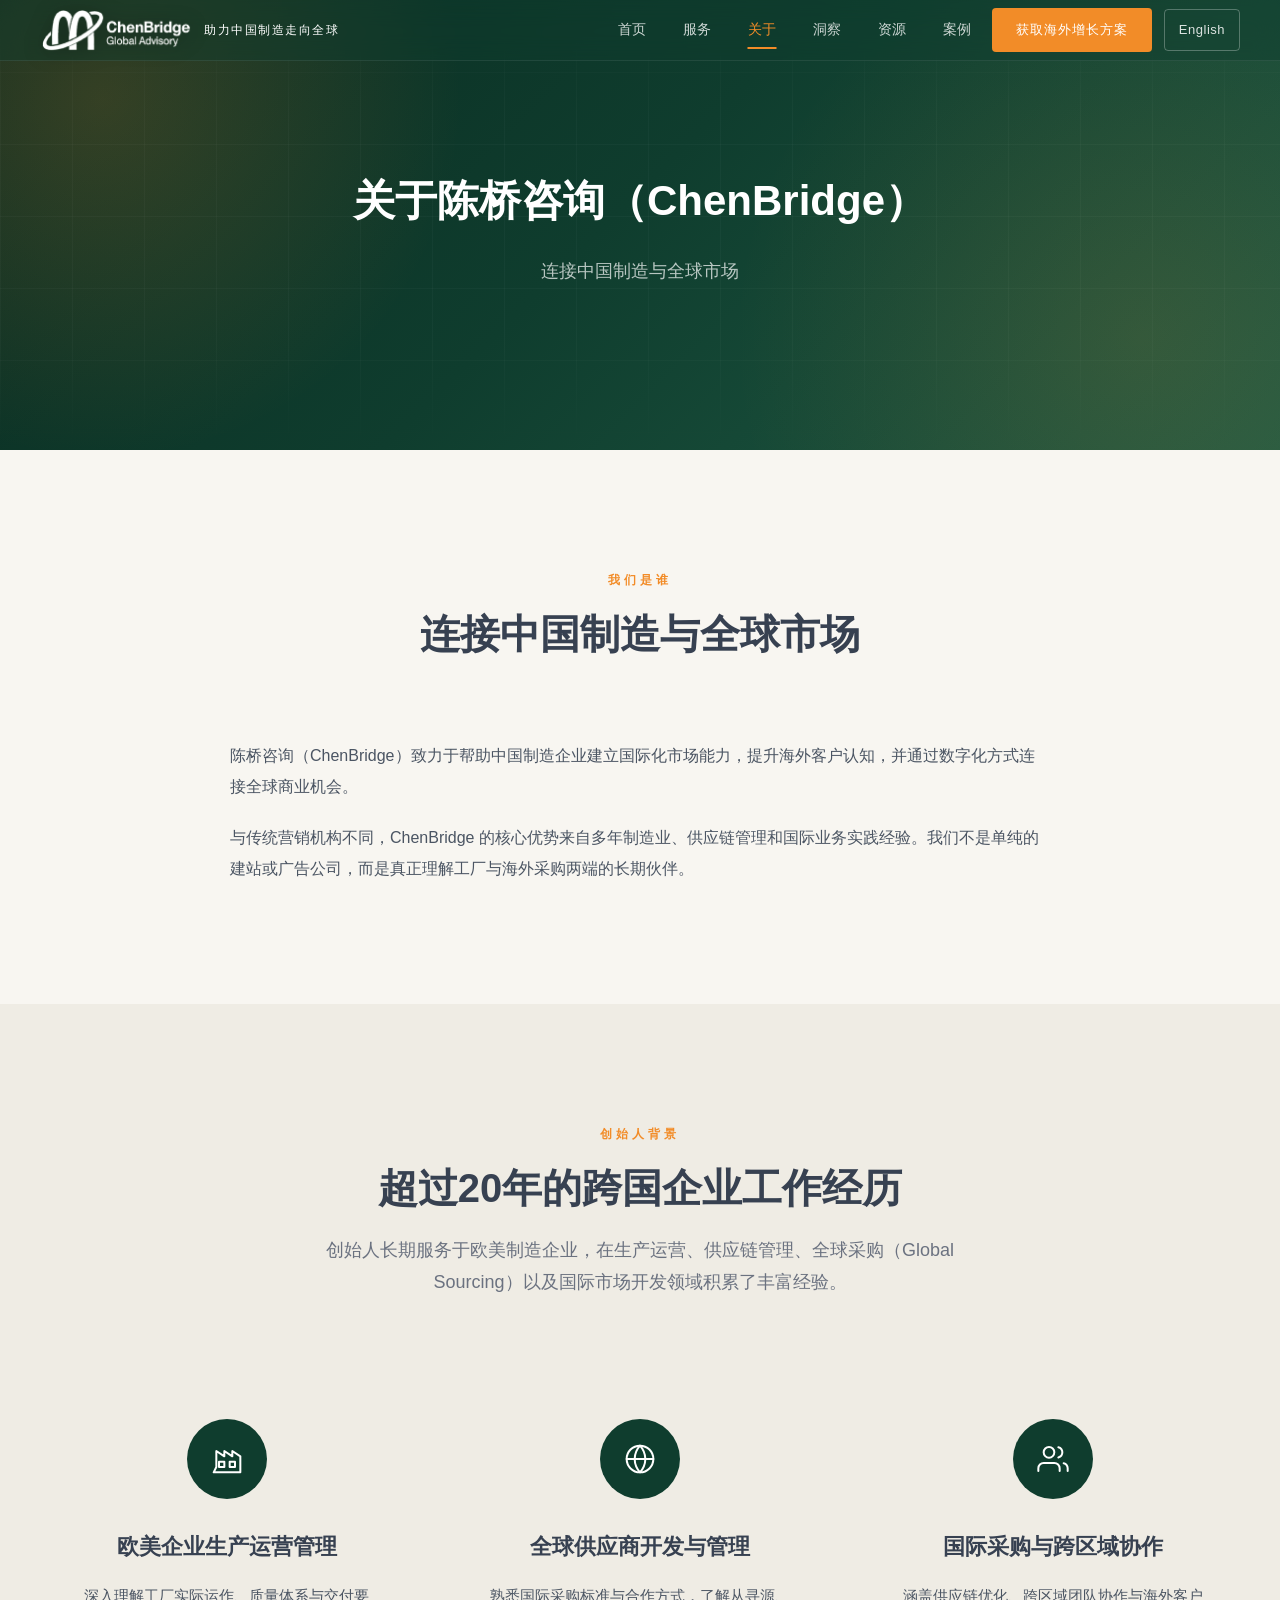
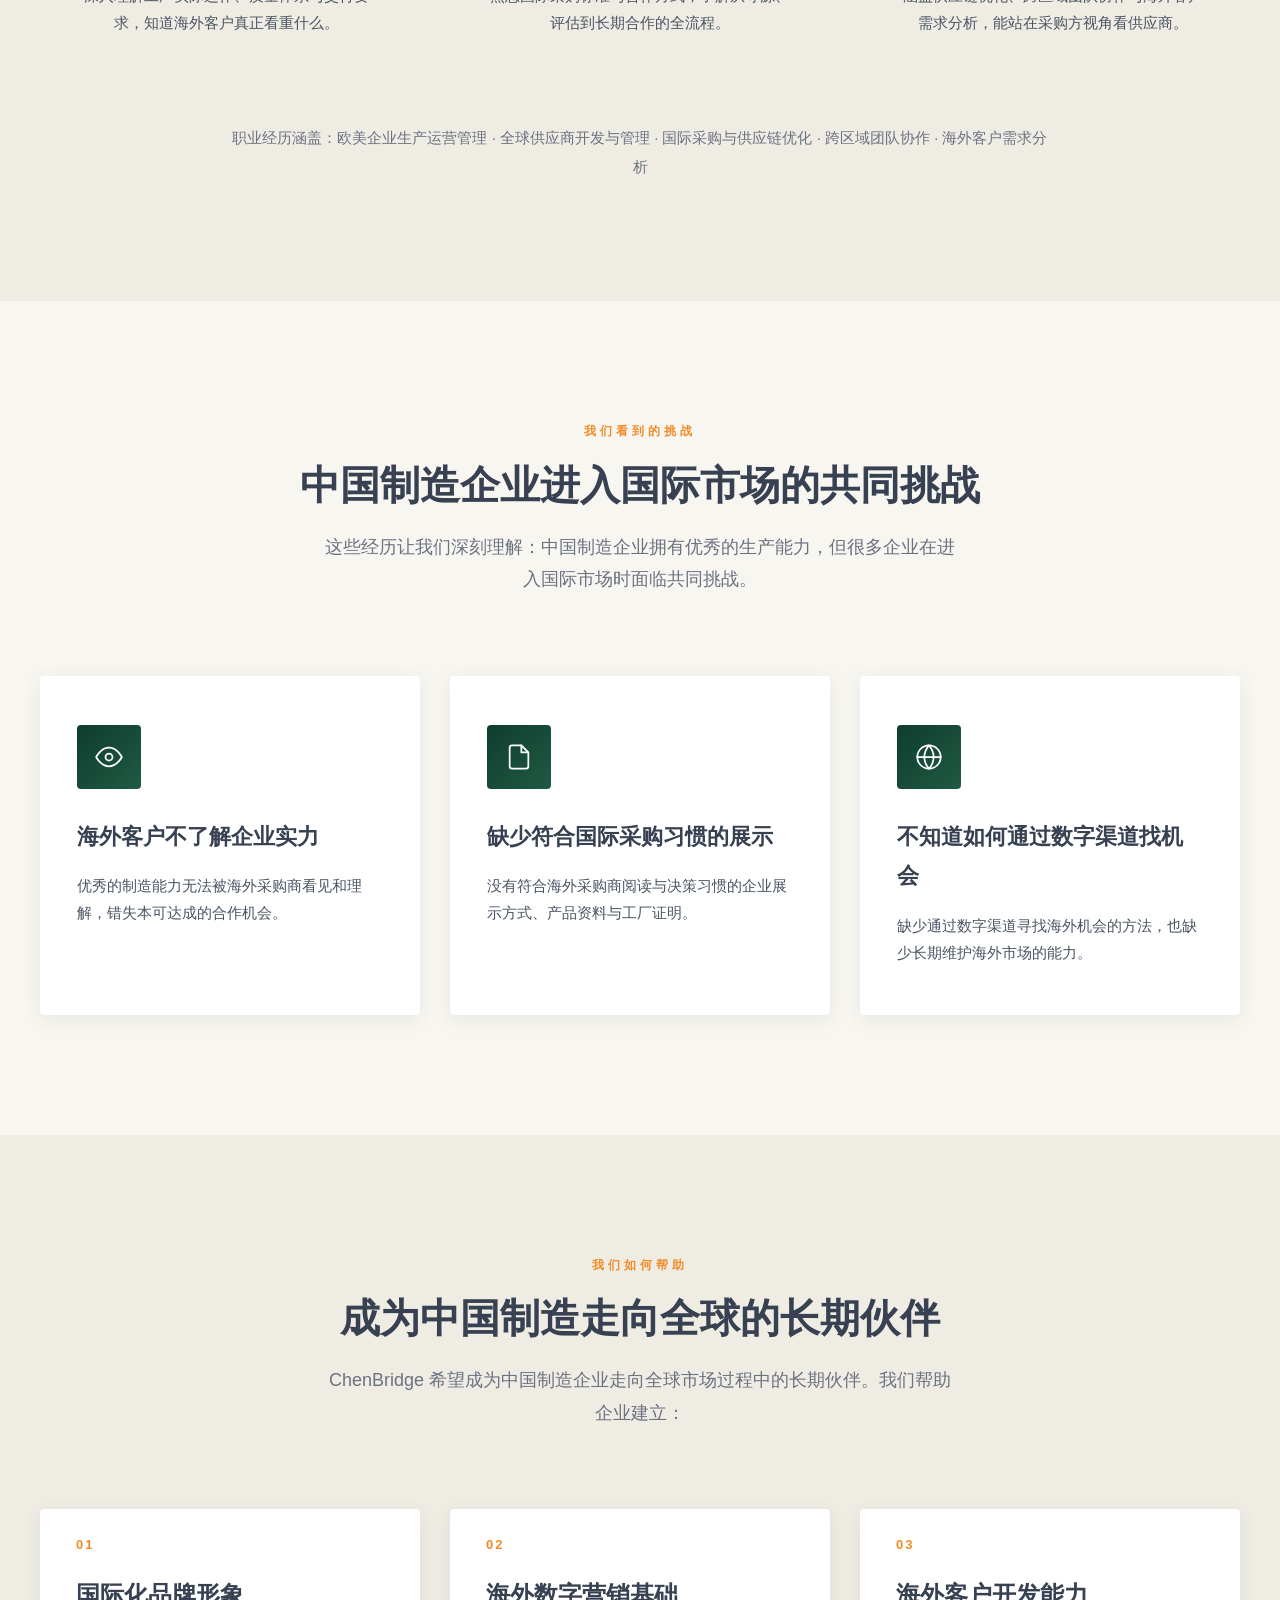
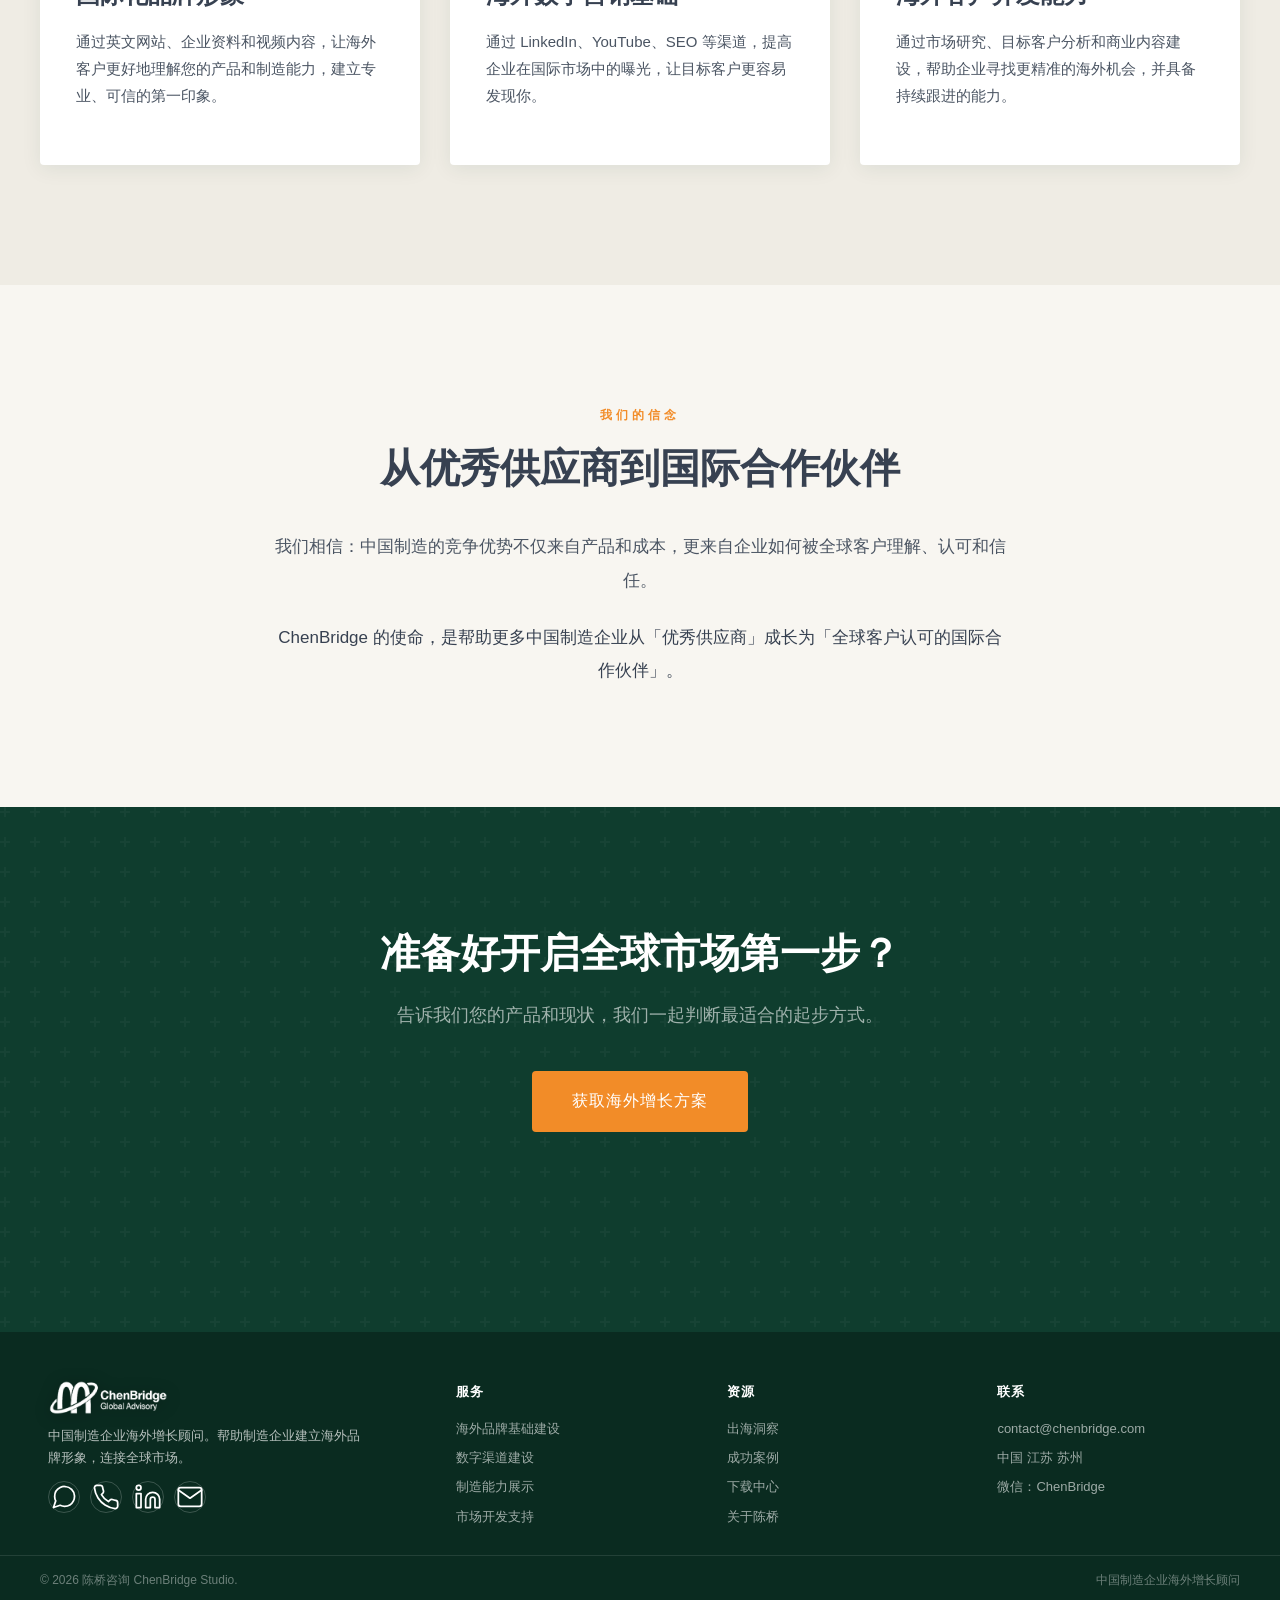
==== commit 24d7a479: "链接更新" ====
--- a/about.html
+++ b/about.html
@@ -54,6 +54,7 @@
       <a href="cases.html">案例</a>
     </nav>
     <a href="contact.html" class="btn-primary btn-small" style="margin-left:20px;">获取海外增长方案</a>
+    <a href="/" class="lang-switch">English</a>
     <button class="mobile-toggle" id="mobile-toggle" aria-label="菜单">
       <span></span><span></span><span></span>
     </button>
@@ -215,8 +216,7 @@
       <a href="mailto:contact@chenbridge.com">contact@chenbridge.com</a>
       <a href="contact.html">中国 江苏 苏州</a>
       <a href="contact.html">微信：ChenBridge</a>
-      <a href="https://www.chenbridge.com" target="_blank" rel="noopener">国际站</a>
-    </div>
+</div>
   </div>
   <div class="footer-bottom">
     <span>&copy; 2026 陈桥咨询 ChenBridge Studio.</span>
--- a/css/style.css
+++ b/css/style.css
@@ -34,11 +34,11 @@
 .header.scrolled{background:rgba(15,61,46,0.94);padding:6px 0;box-shadow:0 4px 30px rgba(15,61,46,0.2);}
 .header-inner{max-width:1280px;margin:0 auto;padding:0 40px;display:flex;justify-content:space-between;align-items:center;}
 .logo{display:flex;align-items:center;text-decoration:none;flex-shrink:0;}
-.logo img{height:auto;width:clamp(128px,14.4vw,179px);max-height:61px;object-fit:contain;display:block;transition:all 0.3s ease;filter:brightness(0) invert(1) drop-shadow(0 2px 10px rgba(0,0,0,0.35));}
+.logo img{height:auto;width:clamp(109px,12.2vw,152px);max-height:52px;object-fit:contain;display:block;transition:all 0.3s ease;filter:brightness(0) invert(1) drop-shadow(0 2px 10px rgba(0,0,0,0.35));}
 .logo{display:flex;align-items:center;gap:12px;text-decoration:none;flex-shrink:0;}
 .logo-text{color:#ffffff!important;font-size:12px;font-weight:400;letter-spacing:1.5px;line-height:1.4;white-space:nowrap;}
 
-.header.scrolled .logo img{width:clamp(115px,12.8vw,154px);max-height:54px;}
+.header.scrolled .logo img{width:clamp(98px,10.9vw,131px);max-height:46px;}
 .nav{display:flex;align-items:center;gap:36px;margin-left:auto;}
 .nav a{color:rgba(255,255,255,0.8);text-decoration:none;font-size:14px;font-weight:400;transition:all 0.3s;position:relative;letter-spacing:0.5px;}
 .nav a::after{content:'';position:absolute;bottom:-6px;left:50%;transform:translateX(-50%);width:0;height:2px;background:var(--accent);transition:width 0.3s;}
@@ -283,8 +283,8 @@
   .hero-stats{flex-direction:column;gap:20px;text-align:center;}
   .splash-logo{width:min(80vw,320px);}
   .splash-text{font-size:16px;}
-  .logo img{width:120px;max-height:48px;}
-.header.scrolled .logo img{width:104px;max-height:42px;}
+  .logo img{width:102px;max-height:41px;}
+.header.scrolled .logo img{width:88px;max-height:36px;}
 .page-hero h1{font-size:26px;}
   .case-body{grid-template-columns:1fr;}
   .hero-buttons{flex-direction:column;}
@@ -317,3 +317,8 @@
 }
 
 .hero-tagline{display:none!important;}
+
+/* Language switch */
+.lang-switch{color:rgba(255,255,255,0.85);text-decoration:none;font-size:13px;font-weight:500;letter-spacing:0.5px;padding:8px 14px;border:1px solid rgba(255,255,255,0.28);border-radius:var(--radius,4px);transition:all 0.3s;margin-left:12px;flex-shrink:0;}
+.lang-switch:hover{color:#fff;border-color:var(--accent,#B08D57);background:rgba(176,141,87,0.12);}
+@media(max-width:1024px){.lang-switch{margin-left:0;margin-top:8px;display:inline-block;}}
